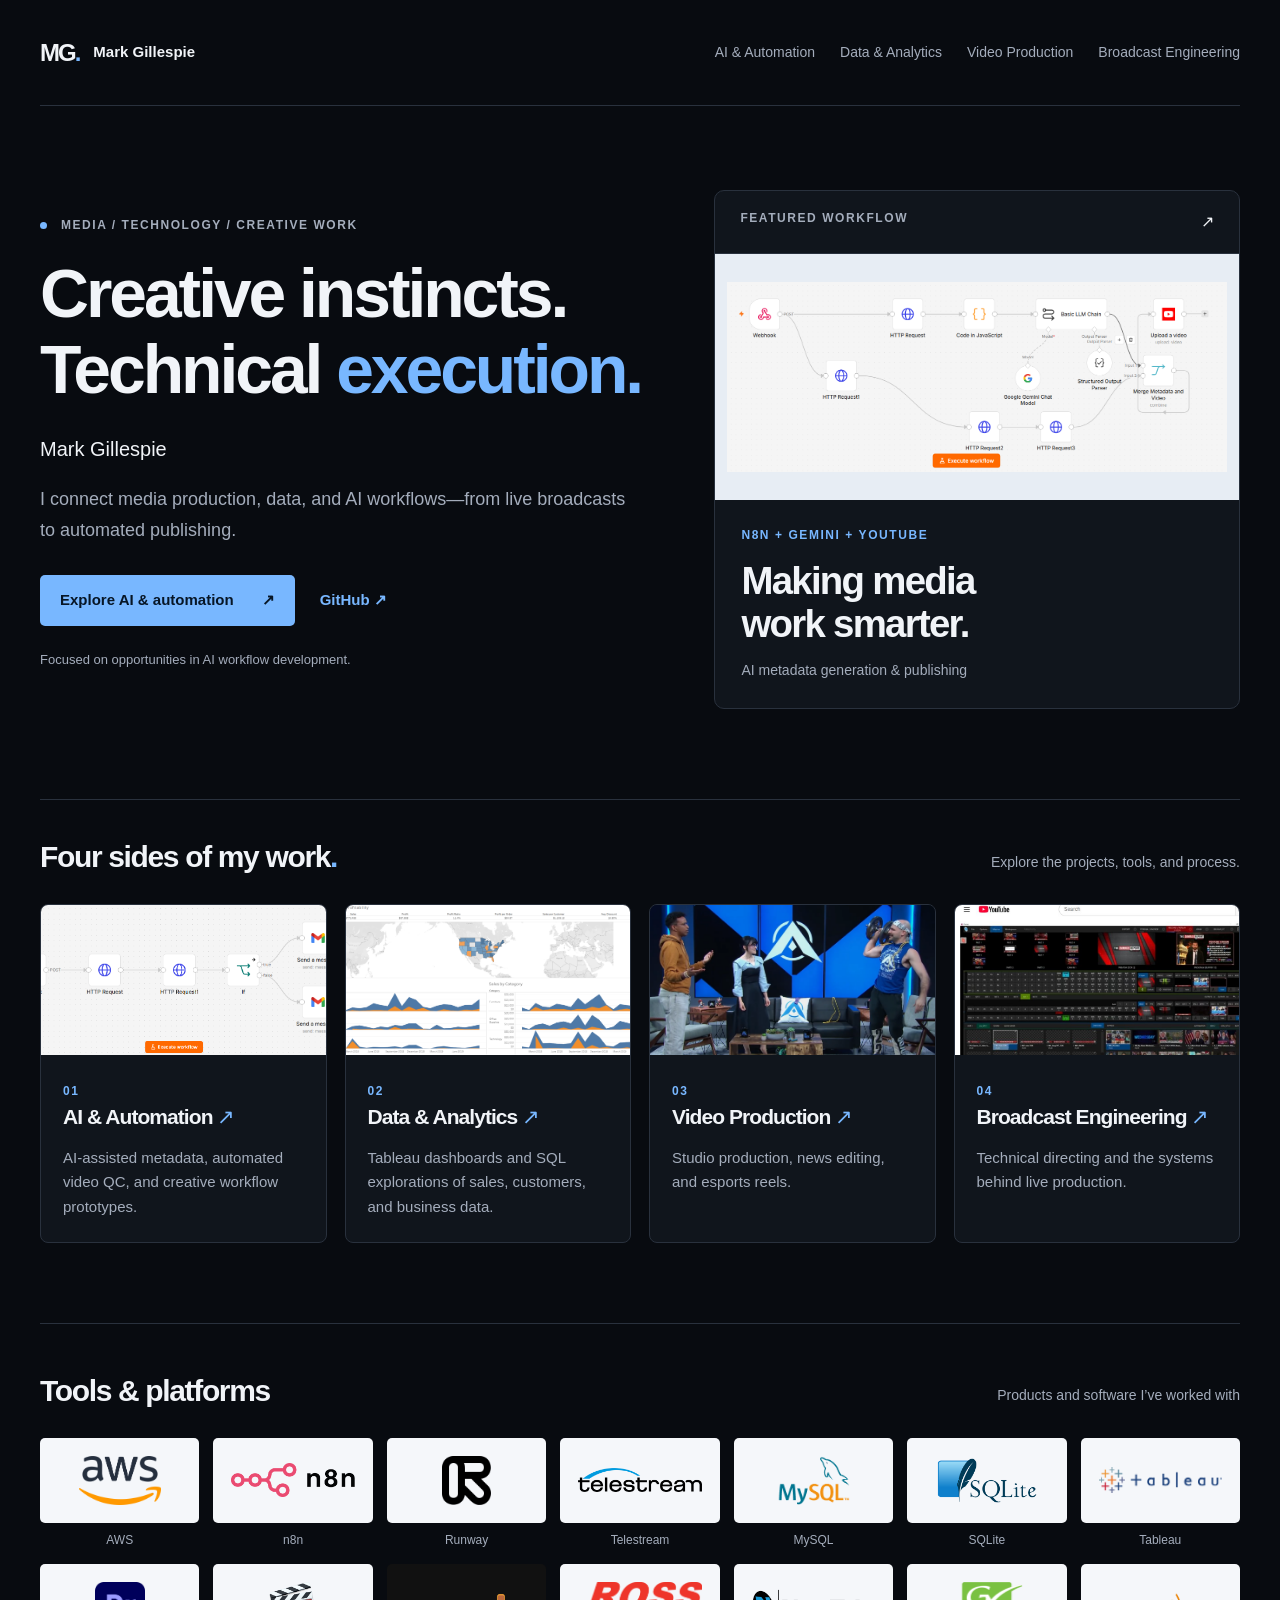
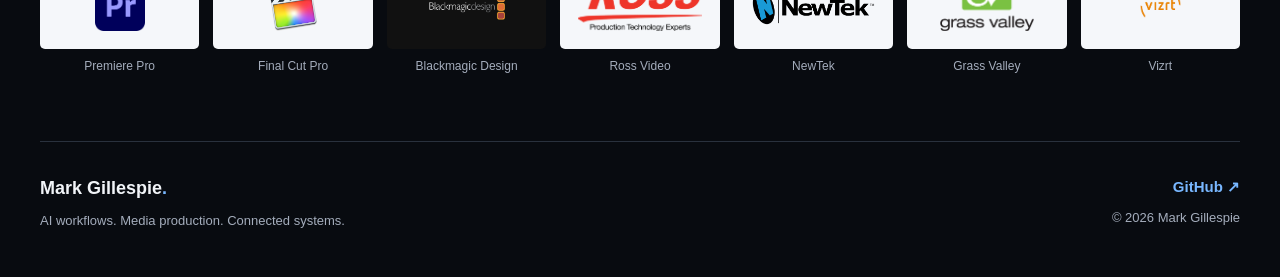
==== index.html @ 38090084 "Update index.html" ====
<!doctype html>
<html lang="en">
<head>
    <meta charset="utf-8">
    <meta name="viewport" content="width=device-width, initial-scale=1">

    <title>Portfolio | Mark Gillespie</title>

    <meta
        name="description"
        content="Mark Gillespie — AI workflows, automation, data analytics, video production, and broadcast engineering."
    >
    <meta name="theme-color" content="#080b10">

    <link rel="icon" href="favicon.svg" type="image/svg+xml">
    <link rel="stylesheet" href="styles.css">

    <script src="script.js" defer></script>
</head>

<body>
    <a class="skip" href="#main">Skip to content</a>

    <header class="header wrap">
        <a class="brand" href="index.html" aria-label="Mark Gillespie home">
            <span class="monogram">MG<span>.</span></span>
            <span>Mark Gillespie</span>
        </a>

        <nav aria-label="Main navigation">
            <a href="ai-automation.html">AI & Automation</a>
            <a href="data-analytics.html">Data & Analytics</a>
            <a href="video-production.html">Video Production</a>
            <a href="broadcast-engineering.html">Broadcast Engineering</a>
        </nav>
    </header>

    <main class="wrap" id="main">

        <!-- HERO -->
        <section class="hero">
            <div>
                <p class="eyebrow">
                    <span class="status-dot"></span>
                    Media / Technology / Creative work
                </p>

                <h1>
                    Creative instincts.<br>
                    Technical <em>execution.</em>
                </h1>

                <p class="hero-name">Mark Gillespie</p>

                <p class="lede">
                    I connect media production, data, and AI workflows—from live
                    broadcasts to automated publishing.
                </p>

                <div class="actions">
                    <a class="button" href="ai-automation.html">
                        Explore AI & automation
                        <span aria-hidden="true">↗</span>
                    </a>

                    <a
                        class="text-link"
                        href="https://github.com/mgtwo3"
                        target="_blank"
                        rel="noopener noreferrer"
                    >
                        GitHub <span aria-hidden="true">↗</span>
                    </a>
                </div>

                <p class="focus">
                    Focused on opportunities in AI workflow development.
                </p>
            </div>

            <a class="hero-feature" href="ai-automation.html#metadata">
                <div class="feature-top">
                    <span class="eyebrow">Featured workflow</span>
                    <span aria-hidden="true">↗</span>
                </div>

                <div class="hero-img">
                    <img
                        src="n8n-metadata.png"
                        alt="Gemini and n8n metadata publishing workflow"
                    >
                </div>

                <div class="feature-copy">
                    <p class="eyebrow">n8n + Gemini + YouTube</p>

                    <h2>
                        Making media<br>
                        work smarter.
                    </h2>

                    <p>AI metadata generation & publishing</p>
                </div>
            </a>
        </section>


        <!-- WORK CATEGORIES -->
        <section class="work-section">
            <div class="section-heading">
                <h2>Four sides of my work<span class="blue">.</span></h2>
                <p>Explore the projects, tools, and process.</p>
            </div>

            <div class="category-grid">

                <a class="category-card" href="ai-automation.html">
                    <div class="category-thumb">
                        <img src="n8n-qc.png" alt="" loading="lazy">
                    </div>

                    <div class="category-copy">
                        <span class="eyebrow">01</span>
                        <h3>
                            AI & Automation
                            <span aria-hidden="true">↗</span>
                        </h3>
                        <p>
                            AI-assisted metadata, automated video QC, and creative
                            workflow prototypes.
                        </p>
                    </div>
                </a>

                <a class="category-card" href="data-analytics.html">
                    <div class="category-thumb">
                        <img src="profit-overview.png" alt="" loading="lazy">
                    </div>

                    <div class="category-copy">
                        <span class="eyebrow">02</span>
                        <h3>
                            Data & Analytics
                            <span aria-hidden="true">↗</span>
                        </h3>
                        <p>
                            Tableau dashboards and SQL explorations of sales,
                            customers, and business data.
                        </p>
                    </div>
                </a>

                <a class="category-card" href="video-production.html">
                    <div class="category-thumb">
                        <img src="lol-promo.png" alt="" loading="lazy">
                    </div>

                    <div class="category-copy">
                        <span class="eyebrow">03</span>
                        <h3>
                            Video Production
                            <span aria-hidden="true">↗</span>
                        </h3>
                        <p>Studio production, news editing, and esports reels.</p>
                    </div>
                </a>

                <a class="category-card" href="broadcast-engineering.html">
                    <div class="category-thumb">
                        <img
                            src="tyt-technical-directing.png"
                            alt=""
                            loading="lazy"
                        >
                    </div>

                    <div class="category-copy">
                        <span class="eyebrow">04</span>
                        <h3>
                            Broadcast Engineering
                            <span aria-hidden="true">↗</span>
                        </h3>
                        <p>
                            Technical directing and the systems behind live production.
                        </p>
                    </div>
                </a>

            </div>
        </section>


        <!-- TOOLS -->
        <section class="tool-section">
            <div class="section-heading">
                <h2>Tools & platforms</h2>
                <p>Products and software I’ve worked with</p>
            </div>

            <ul class="logos">
                <li>
                    <div class="logo">
                        <img loading="lazy" src="aws.png" alt="AWS">
                    </div>
                    <span>AWS</span>
                </li>

                <li>
                    <div class="logo">
                        <img loading="lazy" src="n8n.png" alt="n8n">
                    </div>
                    <span>n8n</span>
                </li>

                <li>
                    <div class="logo">
                        <img loading="lazy" src="runway.png" alt="Runway">
                    </div>
                    <span>Runway</span>
                </li>

                <li>
                    <div class="logo">
                        <img loading="lazy" src="telestream.png" alt="Telestream">
                    </div>
                    <span>Telestream</span>
                </li>

                <li>
                    <div class="logo">
                        <img loading="lazy" src="mysql.png" alt="MySQL">
                    </div>
                    <span>MySQL</span>
                </li>

                <li>
                    <div class="logo">
                        <img loading="lazy" src="sqlite.png" alt="SQLite">
                    </div>
                    <span>SQLite</span>
                </li>

                <li>
                    <div class="logo">
                        <img loading="lazy" src="tableau.png" alt="Tableau">
                    </div>
                    <span>Tableau</span>
                </li>

                <li>
                    <div class="logo">
                        <img loading="lazy" src="premiere.png" alt="Premiere Pro">
                    </div>
                    <span>Premiere Pro</span>
                </li>

                <li>
                    <div class="logo">
                        <img loading="lazy" src="final-cut.png" alt="Final Cut Pro">
                    </div>
                    <span>Final Cut Pro</span>
                </li>

                <li>
                    <div class="logo dark-logo">
                        <img
                            loading="lazy"
                            src="blackmagic.png"
                            alt="Blackmagic Design"
                        >
                    </div>
                    <span>Blackmagic Design</span>
                </li>

                <li>
                    <div class="logo">
                        <img loading="lazy" src="ross.png" alt="Ross Video">
                    </div>
                    <span>Ross Video</span>
                </li>

                <li>
                    <div class="logo">
                        <img loading="lazy" src="newtek.png" alt="NewTek">
                    </div>
                    <span>NewTek</span>
                </li>

                <li>
                    <div class="logo">
                        <img
                            loading="lazy"
                            src="grass-valley.png"
                            alt="Grass Valley"
                        >
                    </div>
                    <span>Grass Valley</span>
                </li>

                <li>
                    <div class="logo">
                        <img loading="lazy" src="vizrt.png" alt="Vizrt">
                    </div>
                    <span>Vizrt</span>
                </li>
            </ul>
        </section>

    </main>

    <footer class="wrap footer">
        <div>
            <a class="brand" href="index.html">
                Mark Gillespie<span class="blue">.</span>
            </a>
            <p>AI workflows. Media production. Connected systems.</p>
        </div>

        <div>
            <a
                class="text-link"
                href="https://github.com/mgtwo3"
                target="_blank"
                rel="noopener noreferrer"
            >
                GitHub <span aria-hidden="true">↗</span>
            </a>

            <p>© 2026 Mark Gillespie</p>
        </div>
    </footer>
</body>
</html>
---- styles.css ----
:root{color-scheme:dark;--bg:#080b10;--panel:#10151c;--text:#f1f4f8;--muted:#a4adbc;--blue:#78b7ff;--line:#29313d;--max:1200px}*{box-sizing:border-box}html{scroll-behavior:smooth;scroll-padding-top:30px}body{margin:0;background:var(--bg);color:var(--text);font-family:Inter,"Segoe UI",Arial,sans-serif;font-size:16px;line-height:1.65}a{color:inherit;text-decoration:none}img{display:block;max-width:100%}a:focus-visible{outline:3px solid var(--blue);outline-offset:5px}a:hover{color:var(--blue)}.wrap{width:min(var(--max),calc(100% - 72px));margin:auto}.skip{position:absolute;left:20px;top:-100px;background:white;color:black;padding:10px;z-index:5}.skip:focus{top:12px}.header{display:flex;align-items:center;justify-content:space-between;gap:30px;min-height:106px;border-bottom:1px solid var(--line)}.brand{display:flex;align-items:center;gap:14px;font-size:15px;font-weight:600;white-space:nowrap}.monogram{font-size:24px;letter-spacing:-2px}.monogram span,.blue{color:var(--blue)}nav{display:flex;gap:25px;flex-wrap:wrap}nav a{font-size:14px;color:var(--muted);padding:10px 0}nav a[aria-current]{color:var(--blue);box-shadow:0 2px var(--blue)}.hero{display:grid;grid-template-columns:1.15fr 1fr;gap:70px;padding:84px 0 90px;align-items:center}.eyebrow{text-transform:uppercase;letter-spacing:.13em;font-size:12px;font-weight:600;color:var(--muted);margin:0 0 20px}.status-dot{display:inline-block;width:7px;height:7px;background:var(--blue);border-radius:50%;margin-right:9px}h1,h2,h3{line-height:1.12;letter-spacing:-.045em;margin:0}h1{font-size:clamp(2.9rem,5.3vw,4.9rem);font-weight:600}h1 em{font-style:normal;color:var(--blue)}h2{font-size:clamp(1.8rem,3vw,2.7rem);font-weight:550}h3{font-size:1.5rem;font-weight:550}.hero-name{font-size:20px;margin:25px 0 8px}.lede{font-size:18px;line-height:1.7;color:var(--muted);max-width:640px;margin:18px 0 0}.actions{display:flex;gap:25px;align-items:center;flex-wrap:wrap;margin-top:30px}.button{display:inline-flex;justify-content:space-between;gap:28px;background:var(--blue);color:#071626;padding:13px 20px;border-radius:5px;font-weight:600;font-size:15px}.button:hover{background:#a6d0ff;color:#071626}.text-link{color:var(--blue);display:inline-block;font-size:15px;font-weight:600}.text-link:hover{text-decoration:underline;text-underline-offset:5px}.focus{font-size:13px;color:var(--muted);margin-top:23px}.hero-feature{display:block;border:1px solid var(--line);border-radius:10px;overflow:hidden;background:var(--panel);transition:border-color .2s}.hero-feature:hover{border-color:var(--blue);color:var(--text)}.feature-top{display:flex;justify-content:space-between;padding:18px 25px;border-bottom:1px solid var(--line)}.feature-top .eyebrow{margin:0}.hero-img{padding:28px 12px;background:#e7edf4}.hero-img img{width:100%;height:auto}.feature-copy{padding:26px}.feature-copy .eyebrow{color:var(--blue);margin-bottom:14px}.feature-copy p:last-child{color:var(--muted);font-size:14px;margin-bottom:0}.section-heading{display:flex;justify-content:space-between;gap:24px;align-items:end;margin-bottom:30px}.section-heading h2{font-size:30px}.section-heading p{color:var(--muted);font-size:14px;margin:0}.section-heading .eyebrow{margin-bottom:12px}.work-section{padding:40px 0 55px;border-top:1px solid var(--line)}.category-grid{display:grid;grid-template-columns:repeat(4,1fr);gap:18px}.category-card{background:var(--panel);border:1px solid var(--line);border-radius:8px;overflow:hidden;transition:transform .2s,border-color .2s}.category-card:hover{transform:translateY(-4px);border-color:var(--blue);color:var(--text)}.category-thumb{height:150px;background:#dfe5ed;overflow:hidden}.category-thumb img{width:100%;height:100%;object-fit:cover}.category-copy{padding:22px}.category-copy .eyebrow{color:var(--blue);margin-bottom:18px}.category-copy h3{font-size:21px;line-height:1.3}.category-copy h3 span{color:var(--blue)}.category-copy p:last-child{font-size:15px;color:var(--muted);margin-bottom:0}.tool-section{padding:50px 0 64px;border-top:1px solid var(--line);margin-top:25px}.logos{list-style:none;padding:0;display:grid;grid-template-columns:repeat(7,1fr);gap:14px;margin:0}.logos li{text-align:center;min-width:0}.logo{height:85px;padding:18px;background:#f5f7fa;border-radius:5px;display:flex;align-items:center;justify-content:center}.logo img{max-width:100%;max-height:100%;object-fit:contain}.dark-logo{background:#111}.logos li>span{display:block;color:var(--muted);font-size:12px;margin-top:8px}.footer{padding:32px 0 40px;border-top:1px solid var(--line);display:flex;justify-content:space-between;gap:24px}.footer .brand{font-size:18px;gap:0}.footer p{font-size:13px;color:var(--muted);margin:6px 0}.footer>div:last-child{text-align:right}.page-intro{padding:40px 0 65px;max-width:900px}.back{display:inline-block;font-size:14px;color:var(--muted);margin-bottom:44px}.page-intro h1{font-size:clamp(2.6rem,5.5vw,4.7rem)}.page-intro .eyebrow{color:var(--blue);margin-bottom:18px}.project{display:grid;grid-template-columns:1.25fr 1fr;gap:45px;padding:44px 0;border-top:1px solid var(--line);align-items:center}.project-image{position:relative;display:block;border-radius:7px;background:#eef1f5;overflow:hidden;border:1px solid #343d48}.project-image img{width:100%;height:auto;max-height:440px;object-fit:contain}.project-image.contain img{height:420px;padding:12px}.image-label{position:absolute;bottom:10px;right:10px;background:#080b10e8;border:1px solid #566173;border-radius:4px;color:white;font-size:12px;padding:5px 10px}.project-copy .eyebrow{color:var(--blue);margin-bottom:16px}.project-copy h2{font-size:34px}.project-copy>p:not(.eyebrow){color:var(--muted)}.project-copy .note{font-size:13px}.project-copy .process{font-size:14px;color:var(--blue)!important;border-left:2px solid var(--blue);padding-left:14px}.tags{display:flex;flex-wrap:wrap;gap:7px;list-style:none;padding:0;margin:22px 0}.tags li{font-size:12px;border:1px solid var(--line);padding:4px 10px;border-radius:4px;color:#c2cbd8}.sql-section,.reels{border-top:1px solid var(--line);padding:48px 0}.sql-grid{display:grid;grid-template-columns:repeat(3,1fr);gap:20px}.sql-card{padding:25px;border:1px solid var(--line);border-radius:7px;background:var(--panel);display:flex;flex-direction:column;align-items:start}.sql-card h3{font-size:23px}.sql-card p:not(.eyebrow){color:var(--muted);font-size:15px}.sql-card .sql-skills{font-size:12px!important;color:var(--blue)!important;margin-top:auto;padding-top:12px}.sql-card .eyebrow{color:var(--blue)}.reel-grid{display:grid;grid-template-columns:1fr 1fr;gap:40px 26px}.reel-image{display:block;position:relative;border-radius:7px;overflow:hidden}.reel-image img{width:100%;aspect-ratio:16/9;object-fit:cover;transition:opacity .2s}.reel-image:hover img{opacity:.75}.play{position:absolute;left:15px;bottom:15px;padding:6px 12px;background:#080b10ed;color:white;border-radius:4px;font-size:13px}.play span{margin-left:8px}.reel-card h3{margin-top:20px}.reel-card p{color:var(--muted);font-size:16px}.project[id]{scroll-margin-top:30px}@media(min-width:1600px){.hero{padding-top:110px;padding-bottom:110px}}@media(max-width:1050px){.header{align-items:flex-start;padding:24px 0;flex-direction:column;gap:12px}.hero{gap:35px}.category-grid{grid-template-columns:1fr 1fr}.logos{grid-template-columns:repeat(5,1fr)}.sql-grid{grid-template-columns:1fr 1fr}.project{gap:28px}.project-copy h2{font-size:29px}}@media(max-width:700px){.wrap{width:calc(100% - 36px)}nav{gap:7px 18px}nav a{font-size:13px}.hero{grid-template-columns:1fr;padding:48px 0;gap:36px}.hero h1{font-size:clamp(2.7rem,10vw,4rem)}.hero-feature{max-width:550px}.hero-img{padding:18px 10px}.feature-copy h2 br{display:none}.section-heading{display:block}.section-heading>p,.section-heading>.text-link{margin-top:12px}.category-grid{gap:12px}.category-copy{padding:16px}.category-copy h3{font-size:19px}.category-thumb{height:120px}.category-copy p:last-child{font-size:14px}.logos{grid-template-columns:repeat(3,1fr)}.logo{height:75px;padding:14px}.project{grid-template-columns:1fr;gap:25px;padding:30px 0}.project-copy h2{font-size:30px}.page-intro{padding-bottom:40px}.back{margin-bottom:30px}.project-image.contain img{height:auto;max-height:480px}.sql-grid,.reel-grid{grid-template-columns:1fr}.footer{display:block}.footer>div:last-child{text-align:left;margin-top:20px}.tool-section{padding-top:32px}.lede{font-size:17px}}@media(prefers-reduced-motion:reduce){html{scroll-behavior:auto}*{transition:none!important}}
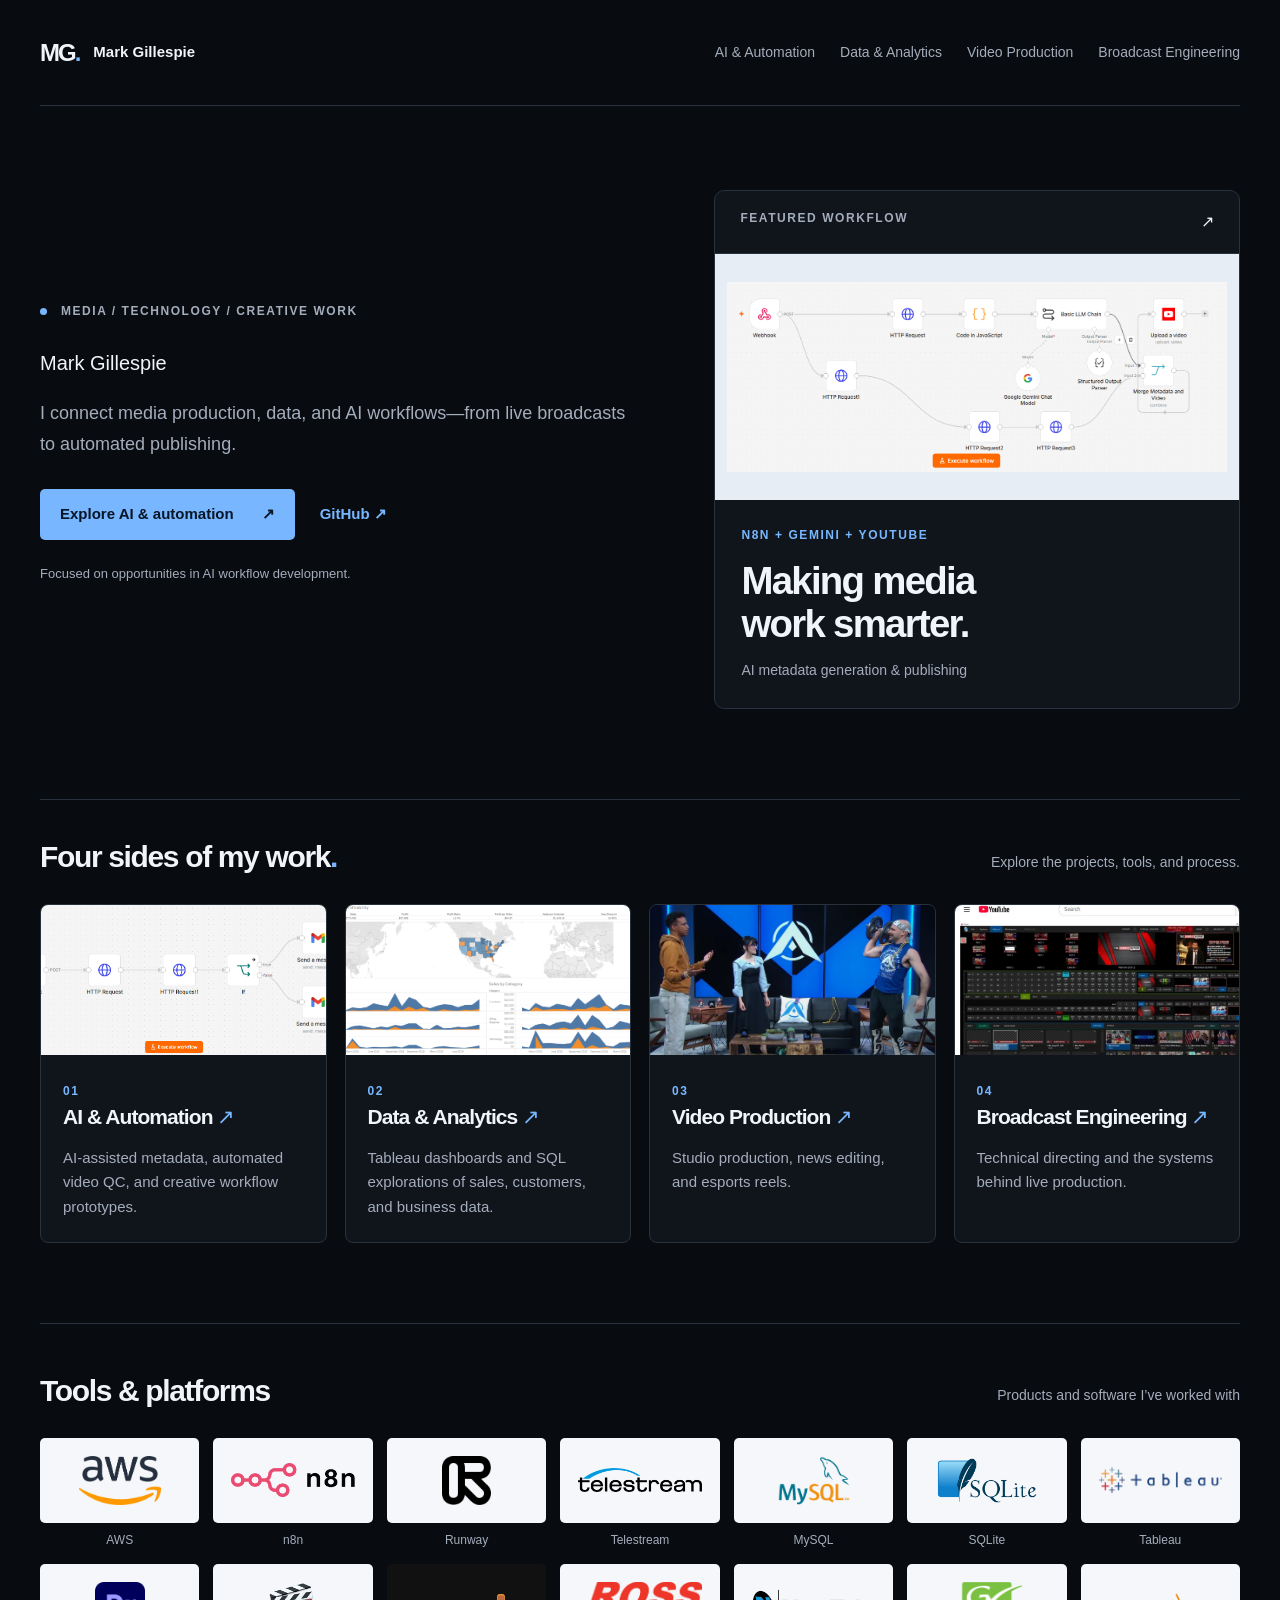
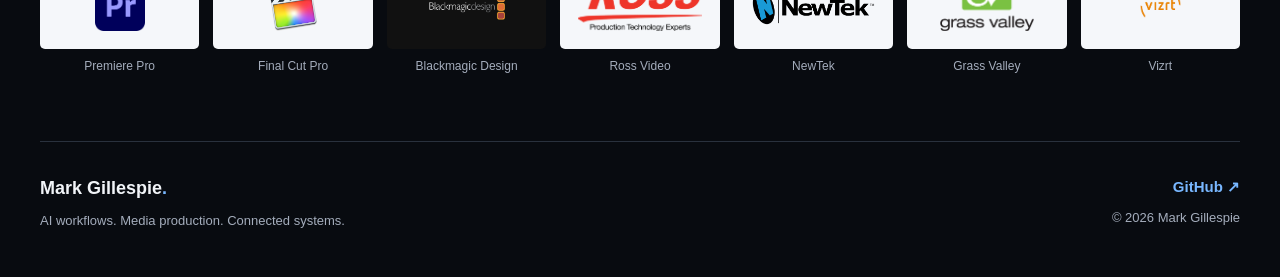
==== commit 70d99ad3: "Update index.html" ====
--- a/index.html
+++ b/index.html
@@ -44,11 +44,6 @@
                     <span class="status-dot"></span>
                     Media / Technology / Creative work
                 </p>
-
-                <h1>
-                    Creative instincts.<br>
-                    Technical <em>execution.</em>
-                </h1>
 
                 <p class="hero-name">Mark Gillespie</p>
 
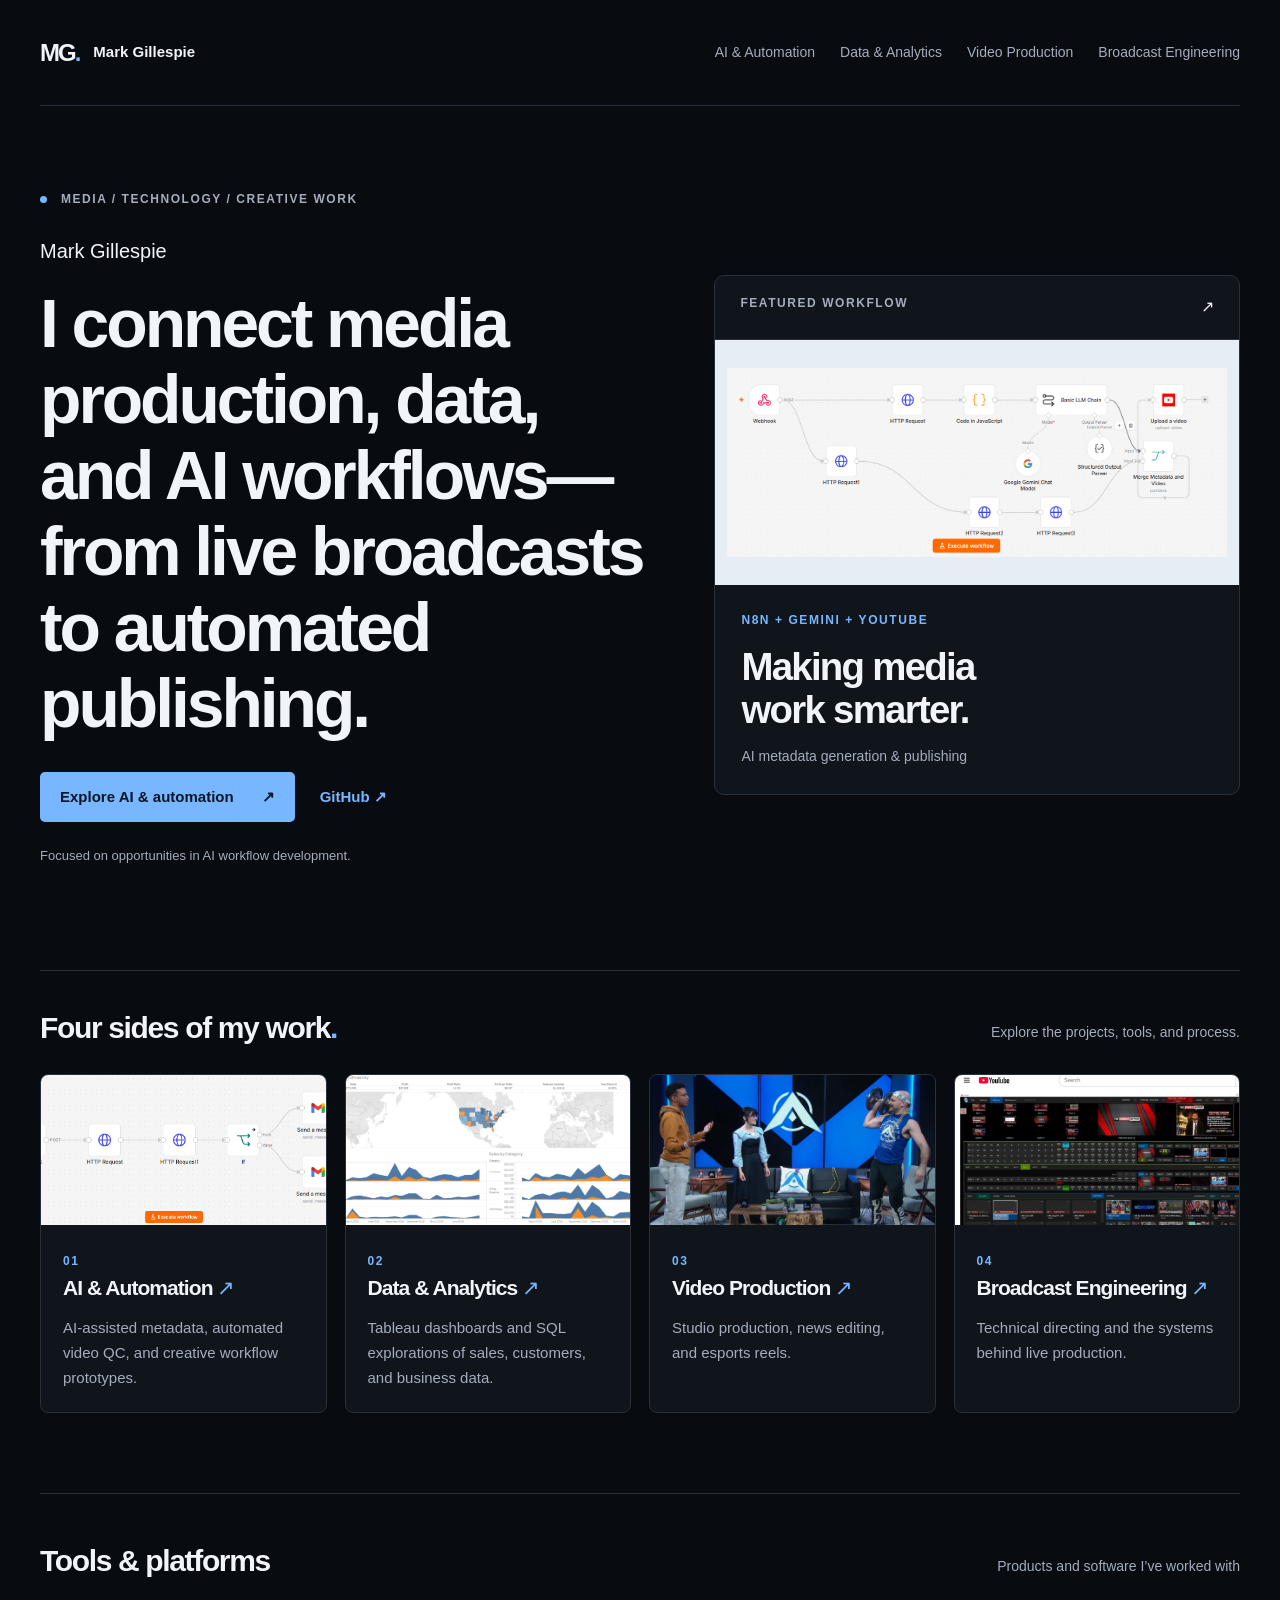
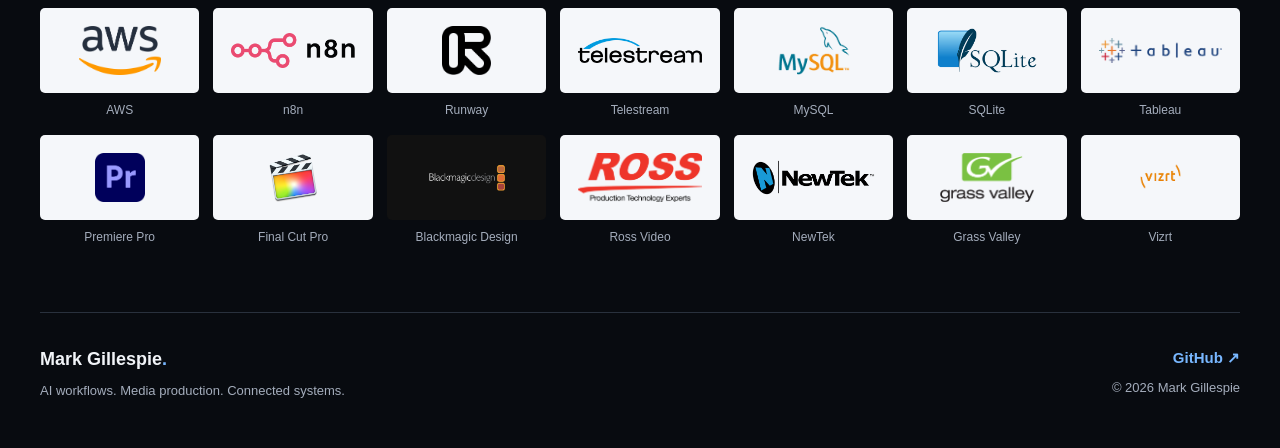
==== commit 3571662f: "Update index.html" ====
--- a/index.html
+++ b/index.html
@@ -48,8 +48,10 @@
                 <p class="hero-name">Mark Gillespie</p>
 
                 <p class="lede">
+                    <h1>
                     I connect media production, data, and AI workflows—from live
                     broadcasts to automated publishing.
+                        </h1>
                 </p>
 
                 <div class="actions">
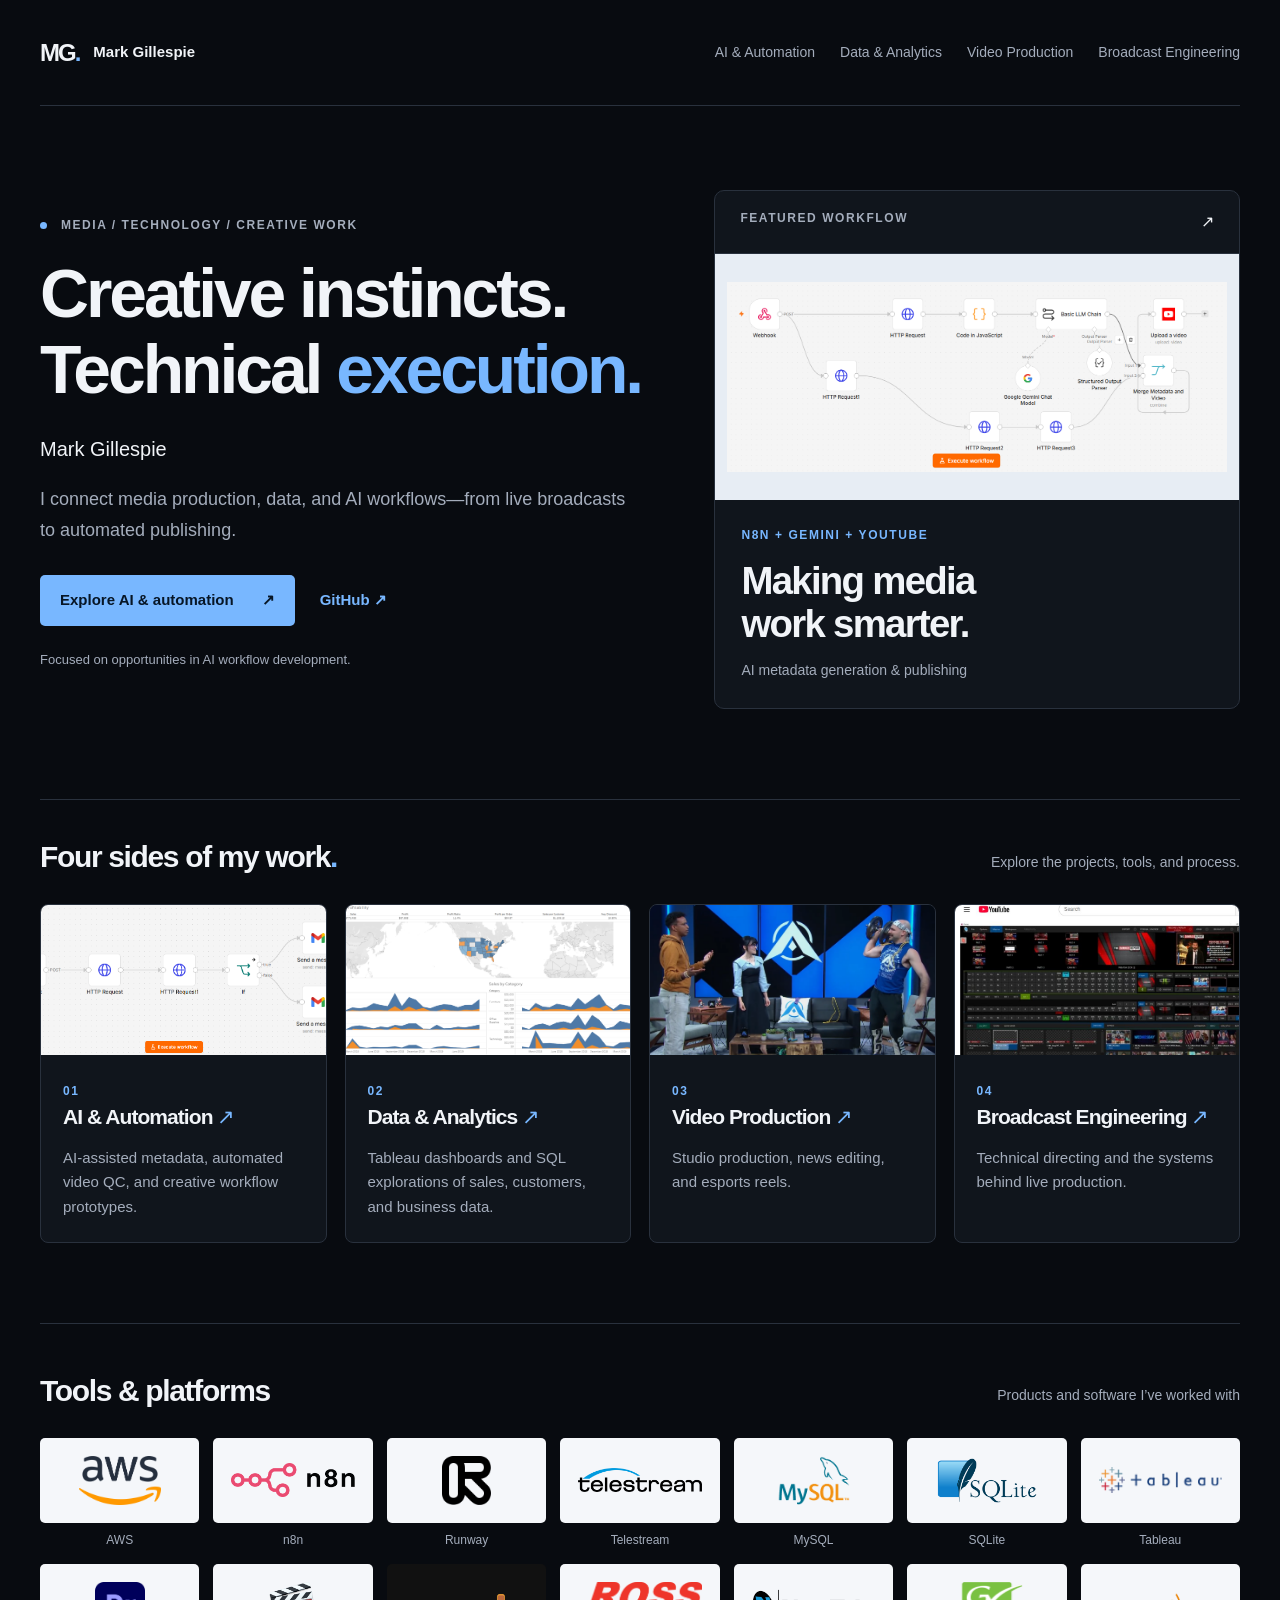
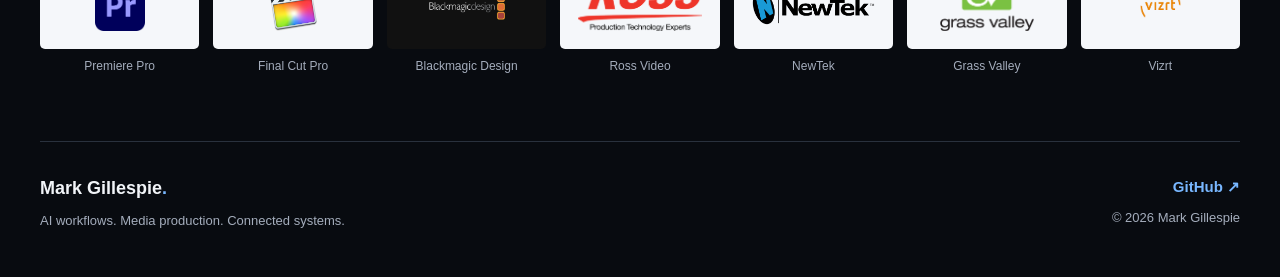
==== commit cb5f7768: "Update index.html" ====
--- a/index.html
+++ b/index.html
@@ -45,13 +45,16 @@
                     Media / Technology / Creative work
                 </p>
 
+                <h1>
+                    Creative instincts.<br>
+                    Technical <em>execution.</em>
+                </h1>
+
                 <p class="hero-name">Mark Gillespie</p>
 
                 <p class="lede">
-                    <h1>
                     I connect media production, data, and AI workflows—from live
                     broadcasts to automated publishing.
-                        </h1>
                 </p>
 
                 <div class="actions">
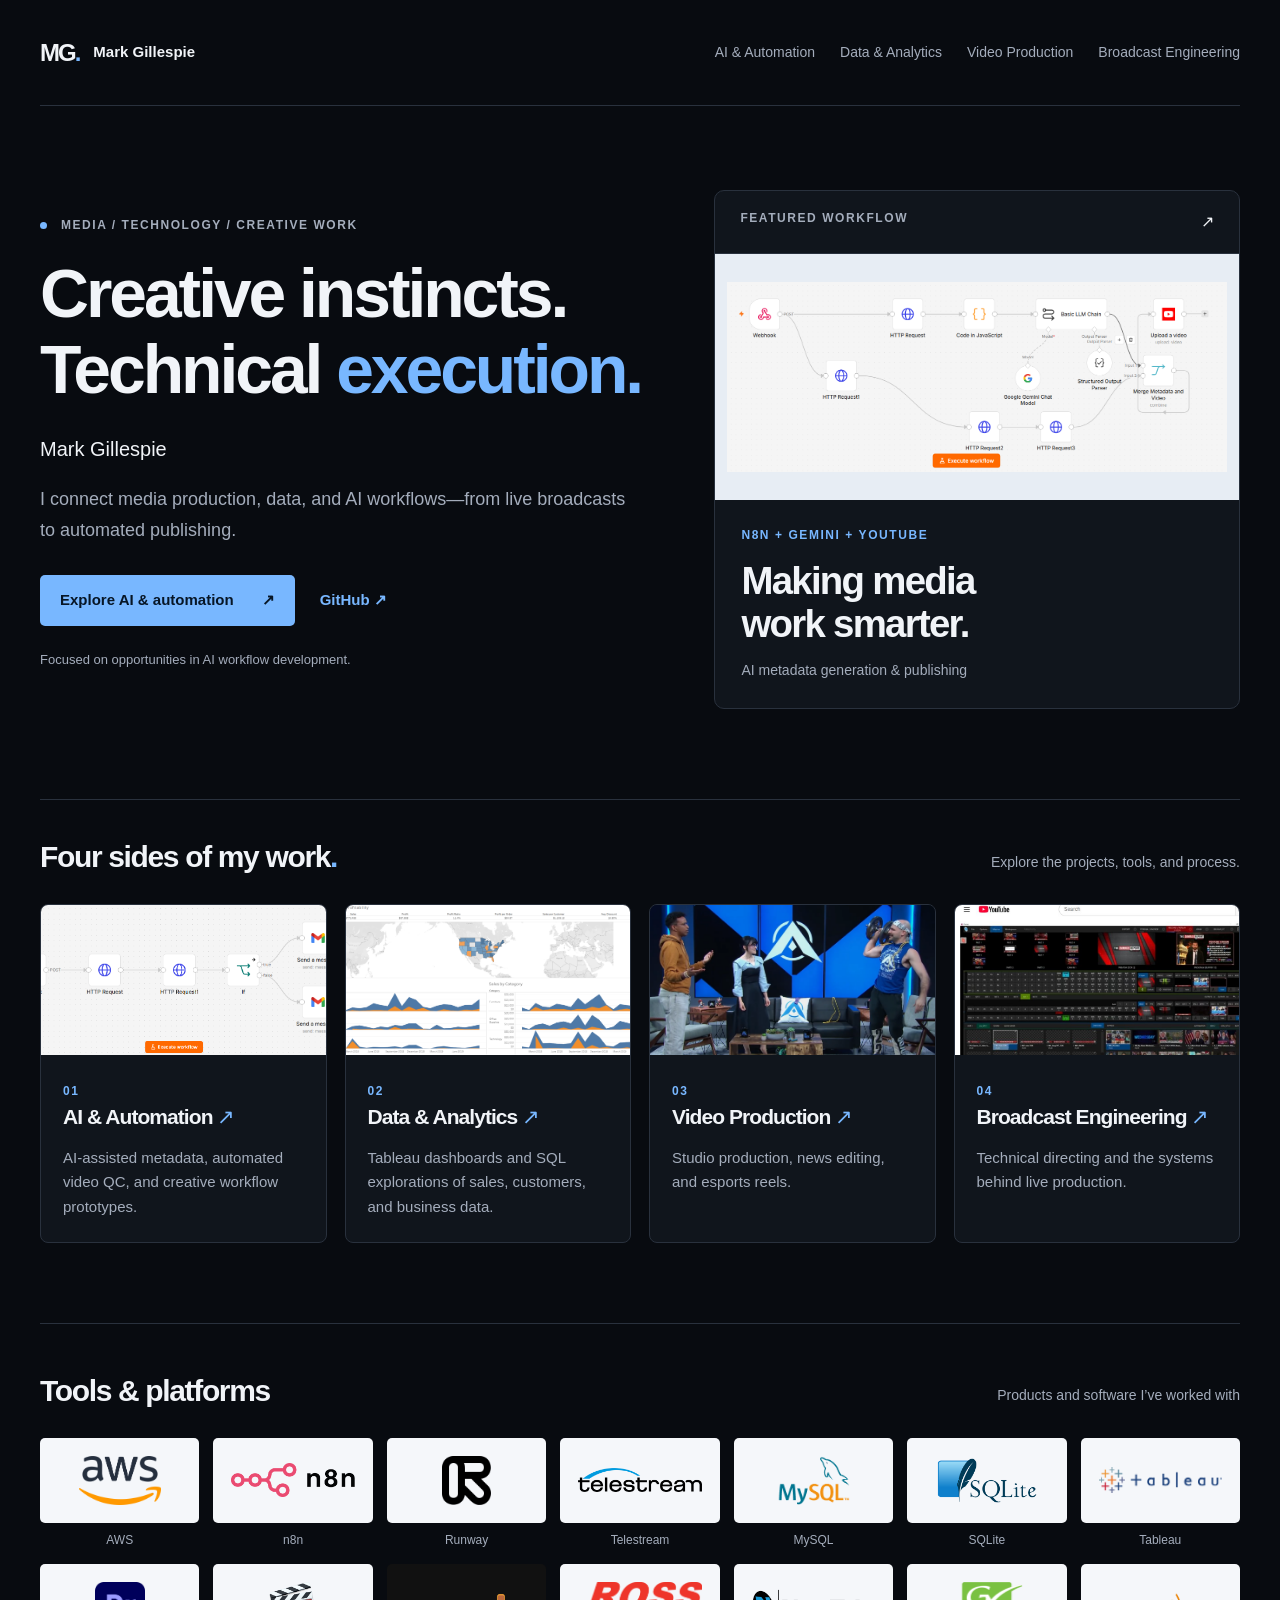
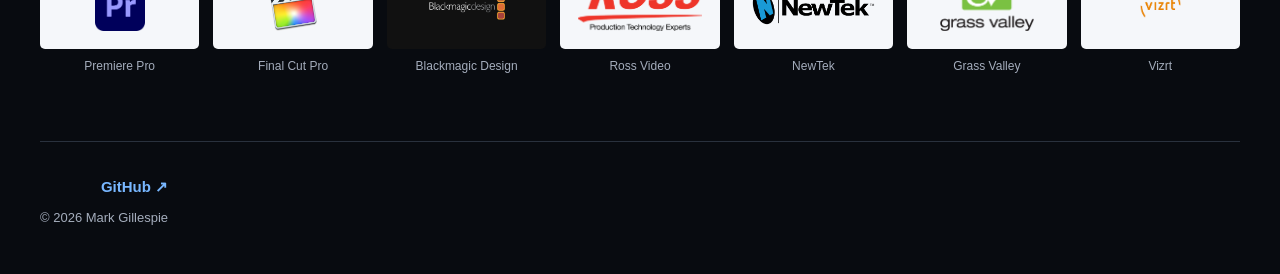
==== commit f670f6cb: "Update index.html" ====
--- a/index.html
+++ b/index.html
@@ -309,13 +309,7 @@
     </main>
 
     <footer class="wrap footer">
-        <div>
-            <a class="brand" href="index.html">
-                Mark Gillespie<span class="blue">.</span>
-            </a>
-            <p>AI workflows. Media production. Connected systems.</p>
-        </div>
-
+   
         <div>
             <a
                 class="text-link"
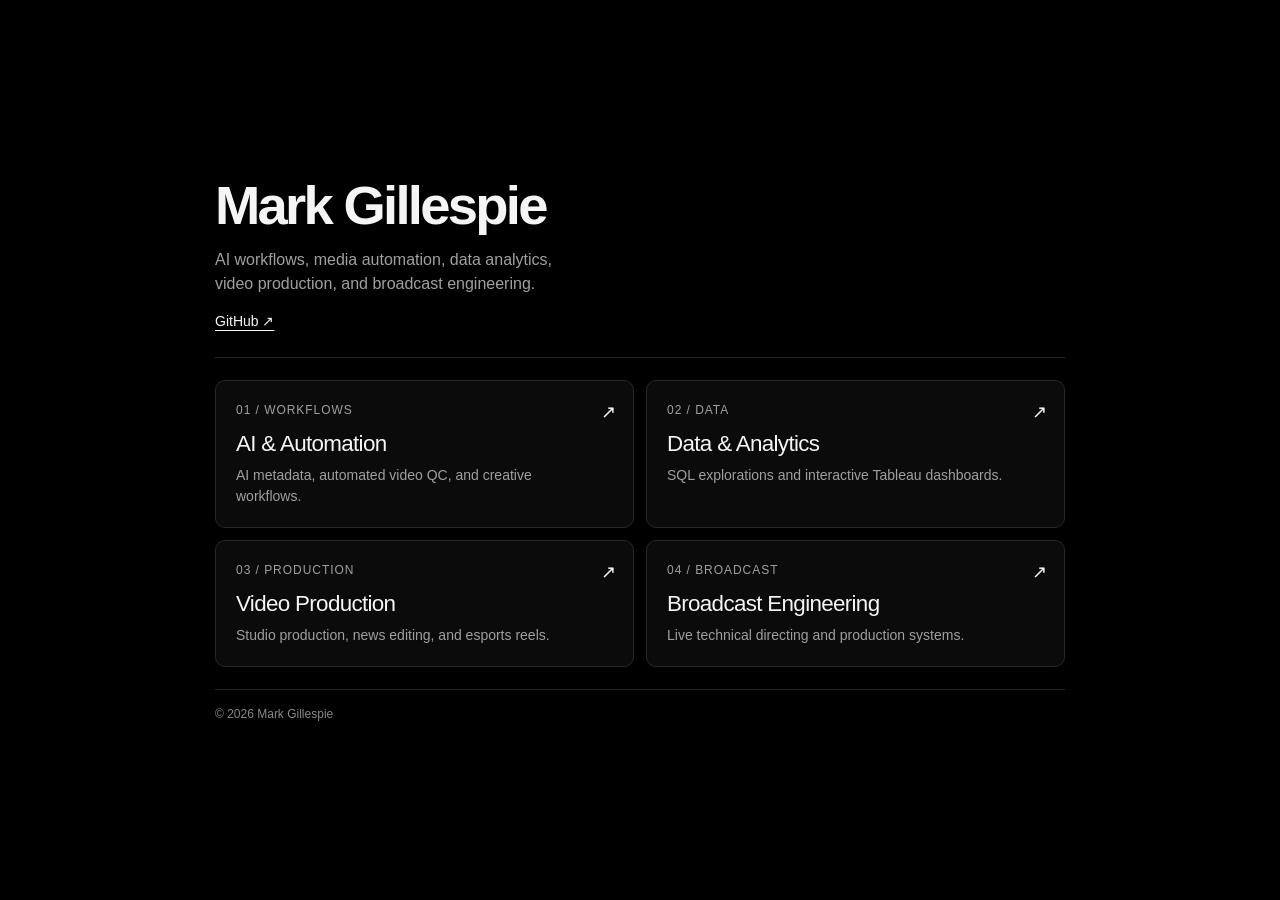
==== commit a3c9e8f9: "Simplify homepage and refine video cards Restore a compact black-and-white homepage with four portfo" ====
--- a/index.html
+++ b/index.html
@@ -10,7 +10,7 @@
         name="description"
         content="Mark Gillespie — AI workflows, automation, data analytics, video production, and broadcast engineering."
     >
-    <meta name="theme-color" content="#080b10">
+    <meta name="theme-color" content="#000000">
 
     <link rel="icon" href="favicon.svg" type="image/svg+xml">
     <link rel="stylesheet" href="styles.css">
@@ -18,310 +18,46 @@
     <script src="script.js" defer></script>
 </head>
 
-<body>
+<body class="home-simple">
     <a class="skip" href="#main">Skip to content</a>
 
-    <header class="header wrap">
-        <a class="brand" href="index.html" aria-label="Mark Gillespie home">
-            <span class="monogram">MG<span>.</span></span>
-            <span>Mark Gillespie</span>
-        </a>
+    <main class="home-shell" id="main">
+        <!-- INTRODUCTION -->
+        <header class="home-intro">
+            <h1>Mark Gillespie</h1>
+            <p>AI workflows, media automation, data analytics,<br class="desktop-break"> video production, and broadcast engineering.</p>
+            <a href="https://github.com/mgtwo3" target="_blank" rel="noopener noreferrer">GitHub ↗</a>
+        </header>
 
-        <nav aria-label="Main navigation">
-            <a href="ai-automation.html">AI & Automation</a>
-            <a href="data-analytics.html">Data & Analytics</a>
-            <a href="video-production.html">Video Production</a>
-            <a href="broadcast-engineering.html">Broadcast Engineering</a>
+        <!-- PORTFOLIO SECTIONS -->
+        <nav class="home-grid" aria-label="Portfolio sections">
+            <a class="home-box" href="ai-automation.html">
+                <span class="home-label">01 / Workflows</span>
+                <h2>AI & Automation</h2>
+                <p>AI metadata, automated video QC, and creative workflows.</p>
+                <span class="home-arrow" aria-hidden="true">↗</span>
+            </a>
+            <a class="home-box" href="data-analytics.html">
+                <span class="home-label">02 / Data</span>
+                <h2>Data & Analytics</h2>
+                <p>SQL explorations and interactive Tableau dashboards.</p>
+                <span class="home-arrow" aria-hidden="true">↗</span>
+            </a>
+            <a class="home-box" href="video-production.html">
+                <span class="home-label">03 / Production</span>
+                <h2>Video Production</h2>
+                <p>Studio production, news editing, and esports reels.</p>
+                <span class="home-arrow" aria-hidden="true">↗</span>
+            </a>
+            <a class="home-box" href="broadcast-engineering.html">
+                <span class="home-label">04 / Broadcast</span>
+                <h2>Broadcast Engineering</h2>
+                <p>Live technical directing and production systems.</p>
+                <span class="home-arrow" aria-hidden="true">↗</span>
+            </a>
         </nav>
-    </header>
 
-    <main class="wrap" id="main">
-
-        <!-- HERO -->
-        <section class="hero">
-            <div>
-                <p class="eyebrow">
-                    <span class="status-dot"></span>
-                    Media / Technology / Creative work
-                </p>
-
-                <h1>
-                    Creative instincts.<br>
-                    Technical <em>execution.</em>
-                </h1>
-
-                <p class="hero-name">Mark Gillespie</p>
-
-                <p class="lede">
-                    I connect media production, data, and AI workflows—from live
-                    broadcasts to automated publishing.
-                </p>
-
-                <div class="actions">
-                    <a class="button" href="ai-automation.html">
-                        Explore AI & automation
-                        <span aria-hidden="true">↗</span>
-                    </a>
-
-                    <a
-                        class="text-link"
-                        href="https://github.com/mgtwo3"
-                        target="_blank"
-                        rel="noopener noreferrer"
-                    >
-                        GitHub <span aria-hidden="true">↗</span>
-                    </a>
-                </div>
-
-                <p class="focus">
-                    Focused on opportunities in AI workflow development.
-                </p>
-            </div>
-
-            <a class="hero-feature" href="ai-automation.html#metadata">
-                <div class="feature-top">
-                    <span class="eyebrow">Featured workflow</span>
-                    <span aria-hidden="true">↗</span>
-                </div>
-
-                <div class="hero-img">
-                    <img
-                        src="n8n-metadata.png"
-                        alt="Gemini and n8n metadata publishing workflow"
-                    >
-                </div>
-
-                <div class="feature-copy">
-                    <p class="eyebrow">n8n + Gemini + YouTube</p>
-
-                    <h2>
-                        Making media<br>
-                        work smarter.
-                    </h2>
-
-                    <p>AI metadata generation & publishing</p>
-                </div>
-            </a>
-        </section>
-
-
-        <!-- WORK CATEGORIES -->
-        <section class="work-section">
-            <div class="section-heading">
-                <h2>Four sides of my work<span class="blue">.</span></h2>
-                <p>Explore the projects, tools, and process.</p>
-            </div>
-
-            <div class="category-grid">
-
-                <a class="category-card" href="ai-automation.html">
-                    <div class="category-thumb">
-                        <img src="n8n-qc.png" alt="" loading="lazy">
-                    </div>
-
-                    <div class="category-copy">
-                        <span class="eyebrow">01</span>
-                        <h3>
-                            AI & Automation
-                            <span aria-hidden="true">↗</span>
-                        </h3>
-                        <p>
-                            AI-assisted metadata, automated video QC, and creative
-                            workflow prototypes.
-                        </p>
-                    </div>
-                </a>
-
-                <a class="category-card" href="data-analytics.html">
-                    <div class="category-thumb">
-                        <img src="profit-overview.png" alt="" loading="lazy">
-                    </div>
-
-                    <div class="category-copy">
-                        <span class="eyebrow">02</span>
-                        <h3>
-                            Data & Analytics
-                            <span aria-hidden="true">↗</span>
-                        </h3>
-                        <p>
-                            Tableau dashboards and SQL explorations of sales,
-                            customers, and business data.
-                        </p>
-                    </div>
-                </a>
-
-                <a class="category-card" href="video-production.html">
-                    <div class="category-thumb">
-                        <img src="lol-promo.png" alt="" loading="lazy">
-                    </div>
-
-                    <div class="category-copy">
-                        <span class="eyebrow">03</span>
-                        <h3>
-                            Video Production
-                            <span aria-hidden="true">↗</span>
-                        </h3>
-                        <p>Studio production, news editing, and esports reels.</p>
-                    </div>
-                </a>
-
-                <a class="category-card" href="broadcast-engineering.html">
-                    <div class="category-thumb">
-                        <img
-                            src="tyt-technical-directing.png"
-                            alt=""
-                            loading="lazy"
-                        >
-                    </div>
-
-                    <div class="category-copy">
-                        <span class="eyebrow">04</span>
-                        <h3>
-                            Broadcast Engineering
-                            <span aria-hidden="true">↗</span>
-                        </h3>
-                        <p>
-                            Technical directing and the systems behind live production.
-                        </p>
-                    </div>
-                </a>
-
-            </div>
-        </section>
-
-
-        <!-- TOOLS -->
-        <section class="tool-section">
-            <div class="section-heading">
-                <h2>Tools & platforms</h2>
-                <p>Products and software I’ve worked with</p>
-            </div>
-
-            <ul class="logos">
-                <li>
-                    <div class="logo">
-                        <img loading="lazy" src="aws.png" alt="AWS">
-                    </div>
-                    <span>AWS</span>
-                </li>
-
-                <li>
-                    <div class="logo">
-                        <img loading="lazy" src="n8n.png" alt="n8n">
-                    </div>
-                    <span>n8n</span>
-                </li>
-
-                <li>
-                    <div class="logo">
-                        <img loading="lazy" src="runway.png" alt="Runway">
-                    </div>
-                    <span>Runway</span>
-                </li>
-
-                <li>
-                    <div class="logo">
-                        <img loading="lazy" src="telestream.png" alt="Telestream">
-                    </div>
-                    <span>Telestream</span>
-                </li>
-
-                <li>
-                    <div class="logo">
-                        <img loading="lazy" src="mysql.png" alt="MySQL">
-                    </div>
-                    <span>MySQL</span>
-                </li>
-
-                <li>
-                    <div class="logo">
-                        <img loading="lazy" src="sqlite.png" alt="SQLite">
-                    </div>
-                    <span>SQLite</span>
-                </li>
-
-                <li>
-                    <div class="logo">
-                        <img loading="lazy" src="tableau.png" alt="Tableau">
-                    </div>
-                    <span>Tableau</span>
-                </li>
-
-                <li>
-                    <div class="logo">
-                        <img loading="lazy" src="premiere.png" alt="Premiere Pro">
-                    </div>
-                    <span>Premiere Pro</span>
-                </li>
-
-                <li>
-                    <div class="logo">
-                        <img loading="lazy" src="final-cut.png" alt="Final Cut Pro">
-                    </div>
-                    <span>Final Cut Pro</span>
-                </li>
-
-                <li>
-                    <div class="logo dark-logo">
-                        <img
-                            loading="lazy"
-                            src="blackmagic.png"
-                            alt="Blackmagic Design"
-                        >
-                    </div>
-                    <span>Blackmagic Design</span>
-                </li>
-
-                <li>
-                    <div class="logo">
-                        <img loading="lazy" src="ross.png" alt="Ross Video">
-                    </div>
-                    <span>Ross Video</span>
-                </li>
-
-                <li>
-                    <div class="logo">
-                        <img loading="lazy" src="newtek.png" alt="NewTek">
-                    </div>
-                    <span>NewTek</span>
-                </li>
-
-                <li>
-                    <div class="logo">
-                        <img
-                            loading="lazy"
-                            src="grass-valley.png"
-                            alt="Grass Valley"
-                        >
-                    </div>
-                    <span>Grass Valley</span>
-                </li>
-
-                <li>
-                    <div class="logo">
-                        <img loading="lazy" src="vizrt.png" alt="Vizrt">
-                    </div>
-                    <span>Vizrt</span>
-                </li>
-            </ul>
-        </section>
-
+        <footer class="home-footer">© 2026 Mark Gillespie</footer>
     </main>
-
-    <footer class="wrap footer">
-   
-        <div>
-            <a
-                class="text-link"
-                href="https://github.com/mgtwo3"
-                target="_blank"
-                rel="noopener noreferrer"
-            >
-                GitHub <span aria-hidden="true">↗</span>
-            </a>
-
-            <p>© 2026 Mark Gillespie</p>
-        </div>
-    </footer>
 </body>
 </html>
--- a/styles.css
+++ b/styles.css
@@ -1 +1,911 @@
-:root{color-scheme:dark;--bg:#080b10;--panel:#10151c;--text:#f1f4f8;--muted:#a4adbc;--blue:#78b7ff;--line:#29313d;--max:1200px}*{box-sizing:border-box}html{scroll-behavior:smooth;scroll-padding-top:30px}body{margin:0;background:var(--bg);color:var(--text);font-family:Inter,"Segoe UI",Arial,sans-serif;font-size:16px;line-height:1.65}a{color:inherit;text-decoration:none}img{display:block;max-width:100%}a:focus-visible{outline:3px solid var(--blue);outline-offset:5px}a:hover{color:var(--blue)}.wrap{width:min(var(--max),calc(100% - 72px));margin:auto}.skip{position:absolute;left:20px;top:-100px;background:white;color:black;padding:10px;z-index:5}.skip:focus{top:12px}.header{display:flex;align-items:center;justify-content:space-between;gap:30px;min-height:106px;border-bottom:1px solid var(--line)}.brand{display:flex;align-items:center;gap:14px;font-size:15px;font-weight:600;white-space:nowrap}.monogram{font-size:24px;letter-spacing:-2px}.monogram span,.blue{color:var(--blue)}nav{display:flex;gap:25px;flex-wrap:wrap}nav a{font-size:14px;color:var(--muted);padding:10px 0}nav a[aria-current]{color:var(--blue);box-shadow:0 2px var(--blue)}.hero{display:grid;grid-template-columns:1.15fr 1fr;gap:70px;padding:84px 0 90px;align-items:center}.eyebrow{text-transform:uppercase;letter-spacing:.13em;font-size:12px;font-weight:600;color:var(--muted);margin:0 0 20px}.status-dot{display:inline-block;width:7px;height:7px;background:var(--blue);border-radius:50%;margin-right:9px}h1,h2,h3{line-height:1.12;letter-spacing:-.045em;margin:0}h1{font-size:clamp(2.9rem,5.3vw,4.9rem);font-weight:600}h1 em{font-style:normal;color:var(--blue)}h2{font-size:clamp(1.8rem,3vw,2.7rem);font-weight:550}h3{font-size:1.5rem;font-weight:550}.hero-name{font-size:20px;margin:25px 0 8px}.lede{font-size:18px;line-height:1.7;color:var(--muted);max-width:640px;margin:18px 0 0}.actions{display:flex;gap:25px;align-items:center;flex-wrap:wrap;margin-top:30px}.button{display:inline-flex;justify-content:space-between;gap:28px;background:var(--blue);color:#071626;padding:13px 20px;border-radius:5px;font-weight:600;font-size:15px}.button:hover{background:#a6d0ff;color:#071626}.text-link{color:var(--blue);display:inline-block;font-size:15px;font-weight:600}.text-link:hover{text-decoration:underline;text-underline-offset:5px}.focus{font-size:13px;color:var(--muted);margin-top:23px}.hero-feature{display:block;border:1px solid var(--line);border-radius:10px;overflow:hidden;background:var(--panel);transition:border-color .2s}.hero-feature:hover{border-color:var(--blue);color:var(--text)}.feature-top{display:flex;justify-content:space-between;padding:18px 25px;border-bottom:1px solid var(--line)}.feature-top .eyebrow{margin:0}.hero-img{padding:28px 12px;background:#e7edf4}.hero-img img{width:100%;height:auto}.feature-copy{padding:26px}.feature-copy .eyebrow{color:var(--blue);margin-bottom:14px}.feature-copy p:last-child{color:var(--muted);font-size:14px;margin-bottom:0}.section-heading{display:flex;justify-content:space-between;gap:24px;align-items:end;margin-bottom:30px}.section-heading h2{font-size:30px}.section-heading p{color:var(--muted);font-size:14px;margin:0}.section-heading .eyebrow{margin-bottom:12px}.work-section{padding:40px 0 55px;border-top:1px solid var(--line)}.category-grid{display:grid;grid-template-columns:repeat(4,1fr);gap:18px}.category-card{background:var(--panel);border:1px solid var(--line);border-radius:8px;overflow:hidden;transition:transform .2s,border-color .2s}.category-card:hover{transform:translateY(-4px);border-color:var(--blue);color:var(--text)}.category-thumb{height:150px;background:#dfe5ed;overflow:hidden}.category-thumb img{width:100%;height:100%;object-fit:cover}.category-copy{padding:22px}.category-copy .eyebrow{color:var(--blue);margin-bottom:18px}.category-copy h3{font-size:21px;line-height:1.3}.category-copy h3 span{color:var(--blue)}.category-copy p:last-child{font-size:15px;color:var(--muted);margin-bottom:0}.tool-section{padding:50px 0 64px;border-top:1px solid var(--line);margin-top:25px}.logos{list-style:none;padding:0;display:grid;grid-template-columns:repeat(7,1fr);gap:14px;margin:0}.logos li{text-align:center;min-width:0}.logo{height:85px;padding:18px;background:#f5f7fa;border-radius:5px;display:flex;align-items:center;justify-content:center}.logo img{max-width:100%;max-height:100%;object-fit:contain}.dark-logo{background:#111}.logos li>span{display:block;color:var(--muted);font-size:12px;margin-top:8px}.footer{padding:32px 0 40px;border-top:1px solid var(--line);display:flex;justify-content:space-between;gap:24px}.footer .brand{font-size:18px;gap:0}.footer p{font-size:13px;color:var(--muted);margin:6px 0}.footer>div:last-child{text-align:right}.page-intro{padding:40px 0 65px;max-width:900px}.back{display:inline-block;font-size:14px;color:var(--muted);margin-bottom:44px}.page-intro h1{font-size:clamp(2.6rem,5.5vw,4.7rem)}.page-intro .eyebrow{color:var(--blue);margin-bottom:18px}.project{display:grid;grid-template-columns:1.25fr 1fr;gap:45px;padding:44px 0;border-top:1px solid var(--line);align-items:center}.project-image{position:relative;display:block;border-radius:7px;background:#eef1f5;overflow:hidden;border:1px solid #343d48}.project-image img{width:100%;height:auto;max-height:440px;object-fit:contain}.project-image.contain img{height:420px;padding:12px}.image-label{position:absolute;bottom:10px;right:10px;background:#080b10e8;border:1px solid #566173;border-radius:4px;color:white;font-size:12px;padding:5px 10px}.project-copy .eyebrow{color:var(--blue);margin-bottom:16px}.project-copy h2{font-size:34px}.project-copy>p:not(.eyebrow){color:var(--muted)}.project-copy .note{font-size:13px}.project-copy .process{font-size:14px;color:var(--blue)!important;border-left:2px solid var(--blue);padding-left:14px}.tags{display:flex;flex-wrap:wrap;gap:7px;list-style:none;padding:0;margin:22px 0}.tags li{font-size:12px;border:1px solid var(--line);padding:4px 10px;border-radius:4px;color:#c2cbd8}.sql-section,.reels{border-top:1px solid var(--line);padding:48px 0}.sql-grid{display:grid;grid-template-columns:repeat(3,1fr);gap:20px}.sql-card{padding:25px;border:1px solid var(--line);border-radius:7px;background:var(--panel);display:flex;flex-direction:column;align-items:start}.sql-card h3{font-size:23px}.sql-card p:not(.eyebrow){color:var(--muted);font-size:15px}.sql-card .sql-skills{font-size:12px!important;color:var(--blue)!important;margin-top:auto;padding-top:12px}.sql-card .eyebrow{color:var(--blue)}.reel-grid{display:grid;grid-template-columns:1fr 1fr;gap:40px 26px}.reel-image{display:block;position:relative;border-radius:7px;overflow:hidden}.reel-image img{width:100%;aspect-ratio:16/9;object-fit:cover;transition:opacity .2s}.reel-image:hover img{opacity:.75}.play{position:absolute;left:15px;bottom:15px;padding:6px 12px;background:#080b10ed;color:white;border-radius:4px;font-size:13px}.play span{margin-left:8px}.reel-card h3{margin-top:20px}.reel-card p{color:var(--muted);font-size:16px}.project[id]{scroll-margin-top:30px}@media(min-width:1600px){.hero{padding-top:110px;padding-bottom:110px}}@media(max-width:1050px){.header{align-items:flex-start;padding:24px 0;flex-direction:column;gap:12px}.hero{gap:35px}.category-grid{grid-template-columns:1fr 1fr}.logos{grid-template-columns:repeat(5,1fr)}.sql-grid{grid-template-columns:1fr 1fr}.project{gap:28px}.project-copy h2{font-size:29px}}@media(max-width:700px){.wrap{width:calc(100% - 36px)}nav{gap:7px 18px}nav a{font-size:13px}.hero{grid-template-columns:1fr;padding:48px 0;gap:36px}.hero h1{font-size:clamp(2.7rem,10vw,4rem)}.hero-feature{max-width:550px}.hero-img{padding:18px 10px}.feature-copy h2 br{display:none}.section-heading{display:block}.section-heading>p,.section-heading>.text-link{margin-top:12px}.category-grid{gap:12px}.category-copy{padding:16px}.category-copy h3{font-size:19px}.category-thumb{height:120px}.category-copy p:last-child{font-size:14px}.logos{grid-template-columns:repeat(3,1fr)}.logo{height:75px;padding:14px}.project{grid-template-columns:1fr;gap:25px;padding:30px 0}.project-copy h2{font-size:30px}.page-intro{padding-bottom:40px}.back{margin-bottom:30px}.project-image.contain img{height:auto;max-height:480px}.sql-grid,.reel-grid{grid-template-columns:1fr}.footer{display:block}.footer>div:last-child{text-align:left;margin-top:20px}.tool-section{padding-top:32px}.lede{font-size:17px}}@media(prefers-reduced-motion:reduce){html{scroll-behavior:auto}*{transition:none!important}}
+
+:root {
+    color-scheme: dark;
+    --bg: #080b10;
+    --panel: #10151c;
+    --text: #f1f4f8;
+    --muted: #a4adbc;
+    --blue: #78b7ff;
+    --line: #29313d;
+    --max: 1200px;
+}
+
+* {
+    box-sizing: border-box;
+}
+
+html {
+    scroll-behavior: smooth;
+    scroll-padding-top: 30px;
+}
+
+body {
+    margin: 0;
+    background: var(--bg);
+    color: var(--text);
+    font-family: Inter, "Segoe UI", Arial, sans-serif;
+    font-size: 16px;
+    line-height: 1.65;
+}
+
+a {
+    color: inherit;
+    text-decoration: none;
+}
+
+img {
+    display: block;
+    max-width: 100%;
+}
+
+a:focus-visible {
+    outline: 3px solid var(--blue);
+    outline-offset: 5px;
+}
+
+a:hover {
+    color: var(--blue);
+}
+
+.wrap {
+    width: min(var(--max), calc(100% - 72px));
+    margin: auto;
+}
+
+.skip {
+    position: absolute;
+    left: 20px;
+    top: -100px;
+    background: white;
+    color: black;
+    padding: 10px;
+    z-index: 5;
+}
+
+.skip:focus {
+    top: 12px;
+}
+
+.header {
+    display: flex;
+    align-items: center;
+    justify-content: space-between;
+    gap: 30px;
+    min-height: 106px;
+    border-bottom: 1px solid var(--line);
+}
+
+.brand {
+    display: flex;
+    align-items: center;
+    gap: 14px;
+    font-size: 15px;
+    font-weight: 600;
+    white-space: nowrap;
+}
+
+.monogram {
+    font-size: 24px;
+    letter-spacing: -2px;
+}
+
+.monogram span,
+.blue {
+    color: var(--blue);
+}
+
+nav {
+    display: flex;
+    gap: 25px;
+    flex-wrap: wrap;
+}
+
+nav a {
+    font-size: 14px;
+    color: var(--muted);
+    padding: 10px 0;
+}
+
+nav a[aria-current] {
+    color: var(--blue);
+    box-shadow: 0 2px var(--blue);
+}
+
+.hero {
+    display: grid;
+    grid-template-columns: 1.15fr 1fr;
+    gap: 70px;
+    padding: 84px 0 90px;
+    align-items: center;
+}
+
+.eyebrow {
+    text-transform: uppercase;
+    letter-spacing: .13em;
+    font-size: 12px;
+    font-weight: 600;
+    color: var(--muted);
+    margin: 0 0 20px;
+}
+
+.status-dot {
+    display: inline-block;
+    width: 7px;
+    height: 7px;
+    background: var(--blue);
+    border-radius: 50%;
+    margin-right: 9px;
+}
+
+h1,
+h2,
+h3 {
+    line-height: 1.12;
+    letter-spacing: -.045em;
+    margin: 0;
+}
+
+h1 {
+    font-size: clamp(2.9rem, 5.3vw, 4.9rem);
+    font-weight: 600;
+}
+
+h1 em {
+    font-style: normal;
+    color: var(--blue);
+}
+
+h2 {
+    font-size: clamp(1.8rem, 3vw, 2.7rem);
+    font-weight: 550;
+}
+
+h3 {
+    font-size: 1.5rem;
+    font-weight: 550;
+}
+
+.hero-name {
+    font-size: 20px;
+    margin: 25px 0 8px;
+}
+
+.lede {
+    font-size: 18px;
+    line-height: 1.7;
+    color: var(--muted);
+    max-width: 640px;
+    margin: 18px 0 0;
+}
+
+.actions {
+    display: flex;
+    gap: 25px;
+    align-items: center;
+    flex-wrap: wrap;
+    margin-top: 30px;
+}
+
+.button {
+    display: inline-flex;
+    justify-content: space-between;
+    gap: 28px;
+    background: var(--blue);
+    color: #071626;
+    padding: 13px 20px;
+    border-radius: 5px;
+    font-weight: 600;
+    font-size: 15px;
+}
+
+.button:hover {
+    background: #a6d0ff;
+    color: #071626;
+}
+
+.text-link {
+    color: var(--blue);
+    display: inline-block;
+    font-size: 15px;
+    font-weight: 600;
+}
+
+.text-link:hover {
+    text-decoration: underline;
+    text-underline-offset: 5px;
+}
+
+.focus {
+    font-size: 13px;
+    color: var(--muted);
+    margin-top: 23px;
+}
+
+.hero-feature {
+    display: block;
+    border: 1px solid var(--line);
+    border-radius: 10px;
+    overflow: hidden;
+    background: var(--panel);
+    transition: border-color .2s;
+}
+
+.hero-feature:hover {
+    border-color: var(--blue);
+    color: var(--text);
+}
+
+.feature-top {
+    display: flex;
+    justify-content: space-between;
+    padding: 18px 25px;
+    border-bottom: 1px solid var(--line);
+}
+
+.feature-top .eyebrow {
+    margin: 0;
+}
+
+.hero-img {
+    padding: 28px 12px;
+    background: #e7edf4;
+}
+
+.hero-img img {
+    width: 100%;
+    height: auto;
+}
+
+.feature-copy {
+    padding: 26px;
+}
+
+.feature-copy .eyebrow {
+    color: var(--blue);
+    margin-bottom: 14px;
+}
+
+.feature-copy p:last-child {
+    color: var(--muted);
+    font-size: 14px;
+    margin-bottom: 0;
+}
+
+.section-heading {
+    display: flex;
+    justify-content: space-between;
+    gap: 24px;
+    align-items: end;
+    margin-bottom: 30px;
+}
+
+.section-heading h2 {
+    font-size: 30px;
+}
+
+.section-heading p {
+    color: var(--muted);
+    font-size: 14px;
+    margin: 0;
+}
+
+.section-heading .eyebrow {
+    margin-bottom: 12px;
+}
+
+.work-section {
+    padding: 40px 0 55px;
+    border-top: 1px solid var(--line);
+}
+
+.category-grid {
+    display: grid;
+    grid-template-columns: repeat(4, 1fr);
+    gap: 18px;
+}
+
+.category-card {
+    background: var(--panel);
+    border: 1px solid var(--line);
+    border-radius: 8px;
+    overflow: hidden;
+    transition: transform .2s, border-color .2s;
+}
+
+.category-card:hover {
+    transform: translateY(-4px);
+    border-color: var(--blue);
+    color: var(--text);
+}
+
+.category-thumb {
+    height: 150px;
+    background: #dfe5ed;
+    overflow: hidden;
+}
+
+.category-thumb img {
+    width: 100%;
+    height: 100%;
+    object-fit: cover;
+}
+
+.category-copy {
+    padding: 22px;
+}
+
+.category-copy .eyebrow {
+    color: var(--blue);
+    margin-bottom: 18px;
+}
+
+.category-copy h3 {
+    font-size: 21px;
+    line-height: 1.3;
+}
+
+.category-copy h3 span {
+    color: var(--blue);
+}
+
+.category-copy p:last-child {
+    font-size: 15px;
+    color: var(--muted);
+    margin-bottom: 0;
+}
+
+.tool-section {
+    padding: 50px 0 64px;
+    border-top: 1px solid var(--line);
+    margin-top: 25px;
+}
+
+.logos {
+    list-style: none;
+    padding: 0;
+    display: grid;
+    grid-template-columns: repeat(7, 1fr);
+    gap: 14px;
+    margin: 0;
+}
+
+.logos li {
+    text-align: center;
+    min-width: 0;
+}
+
+.logo {
+    height: 85px;
+    padding: 18px;
+    background: #f5f7fa;
+    border-radius: 5px;
+    display: flex;
+    align-items: center;
+    justify-content: center;
+}
+
+.logo img {
+    max-width: 100%;
+    max-height: 100%;
+    object-fit: contain;
+}
+
+.dark-logo {
+    background: #111;
+}
+
+.logos li > span {
+    display: block;
+    color: var(--muted);
+    font-size: 12px;
+    margin-top: 8px;
+}
+
+.footer {
+    padding: 32px 0 40px;
+    border-top: 1px solid var(--line);
+    display: flex;
+    justify-content: space-between;
+    gap: 24px;
+}
+
+.footer .brand {
+    font-size: 18px;
+    gap: 0;
+}
+
+.footer p {
+    font-size: 13px;
+    color: var(--muted);
+    margin: 6px 0;
+}
+
+.footer > div:last-child {
+    text-align: right;
+}
+
+.page-intro {
+    padding: 40px 0 65px;
+    max-width: 900px;
+}
+
+.back {
+    display: inline-block;
+    font-size: 14px;
+    color: var(--muted);
+    margin-bottom: 44px;
+}
+
+.page-intro h1 {
+    font-size: clamp(2.6rem, 5.5vw, 4.7rem);
+}
+
+.page-intro .eyebrow {
+    color: var(--blue);
+    margin-bottom: 18px;
+}
+
+.project {
+    display: grid;
+    grid-template-columns: 1.25fr 1fr;
+    gap: 45px;
+    padding: 44px 0;
+    border-top: 1px solid var(--line);
+    align-items: center;
+}
+
+.project-image {
+    position: relative;
+    display: block;
+    border-radius: 7px;
+    background: #eef1f5;
+    overflow: hidden;
+    border: 1px solid #343d48;
+}
+
+.project-image img {
+    width: 100%;
+    height: auto;
+    max-height: 440px;
+    object-fit: contain;
+}
+
+.project-image.contain img {
+    height: 420px;
+    padding: 12px;
+}
+
+.image-label {
+    position: absolute;
+    bottom: 10px;
+    right: 10px;
+    background: #080b10e8;
+    border: 1px solid #566173;
+    border-radius: 4px;
+    color: white;
+    font-size: 12px;
+    padding: 5px 10px;
+}
+
+.project-copy .eyebrow {
+    color: var(--blue);
+    margin-bottom: 16px;
+}
+
+.project-copy h2 {
+    font-size: 34px;
+}
+
+.project-copy > p:not(.eyebrow) {
+    color: var(--muted);
+}
+
+.project-copy .note {
+    font-size: 13px;
+}
+
+.project-copy .process {
+    font-size: 14px;
+    color: var(--blue) !important;
+    border-left: 2px solid var(--blue);
+    padding-left: 14px;
+}
+
+.tags {
+    display: flex;
+    flex-wrap: wrap;
+    gap: 7px;
+    list-style: none;
+    padding: 0;
+    margin: 22px 0;
+}
+
+.tags li {
+    font-size: 12px;
+    border: 1px solid var(--line);
+    padding: 4px 10px;
+    border-radius: 4px;
+    color: #c2cbd8;
+}
+
+.sql-section,
+.reels {
+    border-top: 1px solid var(--line);
+    padding: 48px 0;
+}
+
+.sql-grid {
+    display: grid;
+    grid-template-columns: repeat(3, 1fr);
+    gap: 20px;
+}
+
+.sql-card {
+    padding: 25px;
+    border: 1px solid var(--line);
+    border-radius: 7px;
+    background: var(--panel);
+    display: flex;
+    flex-direction: column;
+    align-items: start;
+}
+
+.sql-card h3 {
+    font-size: 23px;
+}
+
+.sql-card p:not(.eyebrow) {
+    color: var(--muted);
+    font-size: 15px;
+}
+
+.sql-card .sql-skills {
+    font-size: 12px !important;
+    color: var(--blue) !important;
+    margin-top: auto;
+    padding-top: 12px;
+}
+
+.sql-card .eyebrow {
+    color: var(--blue);
+}
+
+.reel-grid {
+    display: grid;
+    grid-template-columns: 1fr 1fr;
+    gap: 40px 26px;
+}
+
+.reel-image {
+    display: block;
+    position: relative;
+    border-radius: 7px;
+    overflow: hidden;
+}
+
+.reel-image img {
+    width: 100%;
+    aspect-ratio: 16/9;
+    object-fit: cover;
+    transition: opacity .2s;
+}
+
+.reel-image:hover img {
+    opacity: .75;
+}
+
+.play {
+    position: absolute;
+    left: 15px;
+    bottom: 15px;
+    padding: 6px 12px;
+    background: #080b10ed;
+    color: white;
+    border-radius: 4px;
+    font-size: 13px;
+}
+
+.play span {
+    margin-left: 8px;
+}
+
+.reel-card h3 {
+    margin-top: 20px;
+}
+
+.reel-card p {
+    color: var(--muted);
+    font-size: 16px;
+}
+
+.project[id] {
+    scroll-margin-top: 30px;
+}
+
+@media (min-width: 1600px) {
+    .hero {
+        padding-top: 110px;
+        padding-bottom: 110px;
+    }
+}
+
+@media (max-width: 1050px) {
+    .header {
+        align-items: flex-start;
+        padding: 24px 0;
+        flex-direction: column;
+        gap: 12px;
+    }
+
+    .hero {
+        gap: 35px;
+    }
+
+    .category-grid {
+        grid-template-columns: 1fr 1fr;
+    }
+
+    .logos {
+        grid-template-columns: repeat(5, 1fr);
+    }
+
+    .sql-grid {
+        grid-template-columns: 1fr 1fr;
+    }
+
+    .project {
+        gap: 28px;
+    }
+
+    .project-copy h2 {
+        font-size: 29px;
+    }
+}
+
+@media (max-width: 700px) {
+    .wrap {
+        width: calc(100% - 36px);
+    }
+
+    nav {
+        gap: 7px 18px;
+    }
+
+    nav a {
+        font-size: 13px;
+    }
+
+    .hero {
+        grid-template-columns: 1fr;
+        padding: 48px 0;
+        gap: 36px;
+    }
+
+    .hero h1 {
+        font-size: clamp(2.7rem, 10vw, 4rem);
+    }
+
+    .hero-feature {
+        max-width: 550px;
+    }
+
+    .hero-img {
+        padding: 18px 10px;
+    }
+
+    .feature-copy h2 br {
+        display: none;
+    }
+
+    .section-heading {
+        display: block;
+    }
+
+    .section-heading > p,
+    .section-heading > .text-link {
+        margin-top: 12px;
+    }
+
+    .category-grid {
+        gap: 12px;
+    }
+
+    .category-copy {
+        padding: 16px;
+    }
+
+    .category-copy h3 {
+        font-size: 19px;
+    }
+
+    .category-thumb {
+        height: 120px;
+    }
+
+    .category-copy p:last-child {
+        font-size: 14px;
+    }
+
+    .logos {
+        grid-template-columns: repeat(3, 1fr);
+    }
+
+    .logo {
+        height: 75px;
+        padding: 14px;
+    }
+
+    .project {
+        grid-template-columns: 1fr;
+        gap: 25px;
+        padding: 30px 0;
+    }
+
+    .project-copy h2 {
+        font-size: 30px;
+    }
+
+    .page-intro {
+        padding-bottom: 40px;
+    }
+
+    .back {
+        margin-bottom: 30px;
+    }
+
+    .project-image.contain img {
+        height: auto;
+        max-height: 480px;
+    }
+
+    .sql-grid,
+    .reel-grid {
+        grid-template-columns: 1fr;
+    }
+
+    .footer {
+        display: block;
+    }
+
+    .footer > div:last-child {
+        text-align: left;
+        margin-top: 20px;
+    }
+
+    .tool-section {
+        padding-top: 32px;
+    }
+
+    .lede {
+        font-size: 17px;
+    }
+}
+
+@media (prefers-reduced-motion: reduce) {
+    html {
+        scroll-behavior: auto;
+    }
+
+    * {
+        transition: none !important;
+    }
+}
+
+/* SIMPLE HOMEPAGE — isolated from the portfolio detail pages. */
+.home-simple {
+    --blue: #ffffff;
+    background: #000000;
+    color: #f5f5f5;
+    min-height: 100svh;
+    display: grid;
+    align-items: center;
+}
+
+.home-shell {
+    width: min(850px, calc(100% - 48px));
+    margin: 0 auto;
+    padding: 28px 0;
+}
+
+.home-intro {
+    border-bottom: 1px solid #242424;
+    padding-bottom: 22px;
+}
+
+.home-intro h1 {
+    font-size: clamp(2.25rem, 5vw, 3.4rem);
+    font-weight: 650;
+    letter-spacing: -0.05em;
+}
+
+.home-intro p {
+    color: #a0a0a0;
+    font-size: 16px;
+    line-height: 1.5;
+    margin: 12px 0;
+}
+
+.home-intro > a {
+    font-size: 14px;
+    text-decoration: underline;
+    text-underline-offset: 4px;
+}
+
+.home-grid {
+    display: grid;
+    grid-template-columns: repeat(2, minmax(0, 1fr));
+    gap: 12px;
+    margin: 22px 0;
+}
+
+.home-grid .home-box {
+    position: relative;
+    display: block;
+    padding: 20px 36px 20px 20px;
+    border: 1px solid #282828;
+    border-radius: 10px;
+    background: #0b0b0b;
+    color: #f5f5f5;
+    transition: background 150ms, border-color 150ms;
+}
+
+.home-grid .home-box:hover {
+    background: #141414;
+    border-color: #666666;
+}
+
+.home-label {
+    display: block;
+    color: #a0a0a0;
+    font-size: 12px;
+    letter-spacing: 0.08em;
+    text-transform: uppercase;
+    margin-bottom: 10px;
+}
+
+.home-box h2 {
+    font-size: clamp(1.1rem, 2.5vw, 1.4rem);
+    font-weight: 500;
+    letter-spacing: -0.03em;
+}
+
+.home-box p {
+    color: #a0a0a0;
+    font-size: 14px;
+    line-height: 1.5;
+    margin: 9px 0 0;
+}
+
+.home-arrow {
+    position: absolute;
+    right: 17px;
+    top: 17px;
+    font-size: 18px;
+}
+
+.home-footer {
+    padding-top: 15px;
+    border-top: 1px solid #242424;
+    color: #888888;
+    font-size: 12px;
+}
+
+@media (max-width: 540px) {
+    .home-shell { width: calc(100% - 32px); padding: 20px 0; }
+    .desktop-break { display: none; }
+    .home-grid { gap: 10px; margin: 16px 0; }
+    .home-grid .home-box { padding: 16px 14px; }
+    .home-label { font-size: 11px; margin-bottom: 9px; padding-right: 12px; }
+    .home-arrow { right: 10px; top: 10px; font-size: 15px; }
+    .home-box p { font-size: 13px; }
+}
+
+/* Short displays remain compact; zoom and very small screens may scroll
+   naturally so text and links are never clipped. */
+@media (max-height: 700px) and (min-width: 541px) {
+    .home-shell { padding: 18px 0; }
+    .home-intro { padding-bottom: 14px; }
+    .home-intro h1 { font-size: 2.5rem; }
+    .home-grid { margin: 14px 0; }
+    .home-grid .home-box { padding-top: 14px; padding-bottom: 14px; }
+}
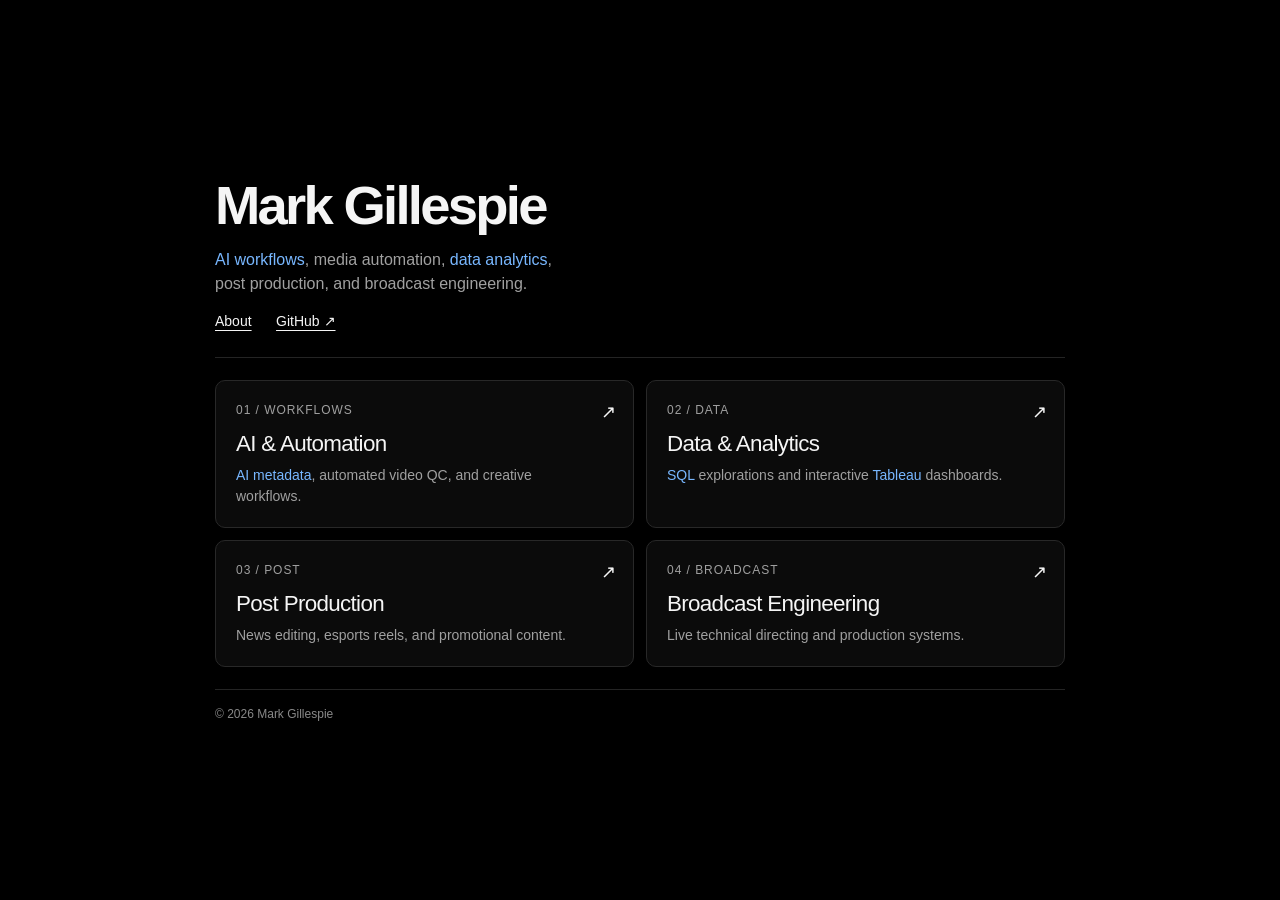
==== commit 75700819: "Add About page and organize portfolio categories Add supplied portrait, biography, experience, educa" ====
--- a/index.html
+++ b/index.html
@@ -8,7 +8,7 @@
 
     <meta
         name="description"
-        content="Mark Gillespie — AI workflows, automation, data analytics, video production, and broadcast engineering."
+        content="Mark Gillespie — AI workflows, automation, data analytics, post production, and broadcast engineering."
     >
     <meta name="theme-color" content="#000000">
 
@@ -25,7 +25,8 @@
         <!-- INTRODUCTION -->
         <header class="home-intro">
             <h1>Mark Gillespie</h1>
-            <p>AI workflows, media automation, data analytics,<br class="desktop-break"> video production, and broadcast engineering.</p>
+            <p><span class="blue">AI workflows</span>, media automation, <span class="blue">data analytics</span>,<br class="desktop-break"> post production, and broadcast engineering.</p>
+            <a class="home-about" href="about.html">About</a>
             <a href="https://github.com/mgtwo3" target="_blank" rel="noopener noreferrer">GitHub ↗</a>
         </header>
 
@@ -34,19 +35,19 @@
             <a class="home-box" href="ai-automation.html">
                 <span class="home-label">01 / Workflows</span>
                 <h2>AI & Automation</h2>
-                <p>AI metadata, automated video QC, and creative workflows.</p>
+                <p><span class="blue">AI metadata</span>, automated video QC, and creative workflows.</p>
                 <span class="home-arrow" aria-hidden="true">↗</span>
             </a>
             <a class="home-box" href="data-analytics.html">
                 <span class="home-label">02 / Data</span>
                 <h2>Data & Analytics</h2>
-                <p>SQL explorations and interactive Tableau dashboards.</p>
+                <p><span class="blue">SQL</span> explorations and interactive <span class="blue">Tableau</span> dashboards.</p>
                 <span class="home-arrow" aria-hidden="true">↗</span>
             </a>
-            <a class="home-box" href="video-production.html">
-                <span class="home-label">03 / Production</span>
-                <h2>Video Production</h2>
-                <p>Studio production, news editing, and esports reels.</p>
+            <a class="home-box" href="post-production.html">
+                <span class="home-label">03 / Post</span>
+                <h2>Post Production</h2>
+                <p>News editing, esports reels, and promotional content.</p>
                 <span class="home-arrow" aria-hidden="true">↗</span>
             </a>
             <a class="home-box" href="broadcast-engineering.html">
--- a/styles.css
+++ b/styles.css
@@ -909,3 +909,70 @@
     .home-grid { margin: 14px 0; }
     .home-grid .home-box { padding-top: 14px; padding-bottom: 14px; }
 }
+
+/* ABOUT PAGE AND HOMEPAGE HIGHLIGHTS */
+.home-simple {
+    --blue: #78b7ff;
+}
+.home-intro .home-about {
+    margin-right: 20px;
+}
+.about-intro {
+    padding-bottom: 36px;
+}
+.about-profile {
+    display: grid;
+    grid-template-columns: 240px minmax(0, 1fr);
+    gap: 48px;
+    align-items: center;
+    padding-bottom: 48px;
+}
+.about-photo {
+    width: 240px;
+    height: auto;
+    border: 1px solid var(--line);
+    border-radius: 7px;
+}
+.about-profile .lede {
+    margin-top: 0;
+}
+.about-email {
+    margin-top: 20px;
+}
+.about-background {
+    display: grid;
+    grid-template-columns: 1.4fr 1fr;
+    gap: 48px;
+    border-top: 1px solid var(--line);
+    padding: 36px 0 48px;
+}
+.about-background h2 {
+    font-size: 28px;
+}
+.experience-list {
+    list-style: none;
+    padding: 0;
+    margin: 22px 0 0;
+}
+.experience-list li {
+    padding: 12px 0;
+    border-bottom: 1px solid var(--line);
+}
+.experience-list strong {
+    display: block;
+    font-weight: 500;
+}
+.experience-list span {
+    display: block;
+    color: var(--muted);
+    font-size: 15px;
+}
+@media (max-width: 700px) {
+    .about-profile, .about-background {
+    grid-template-columns: 1fr;
+    gap: 28px;
+}
+    .about-photo {
+    width: 200px;
+}
+}
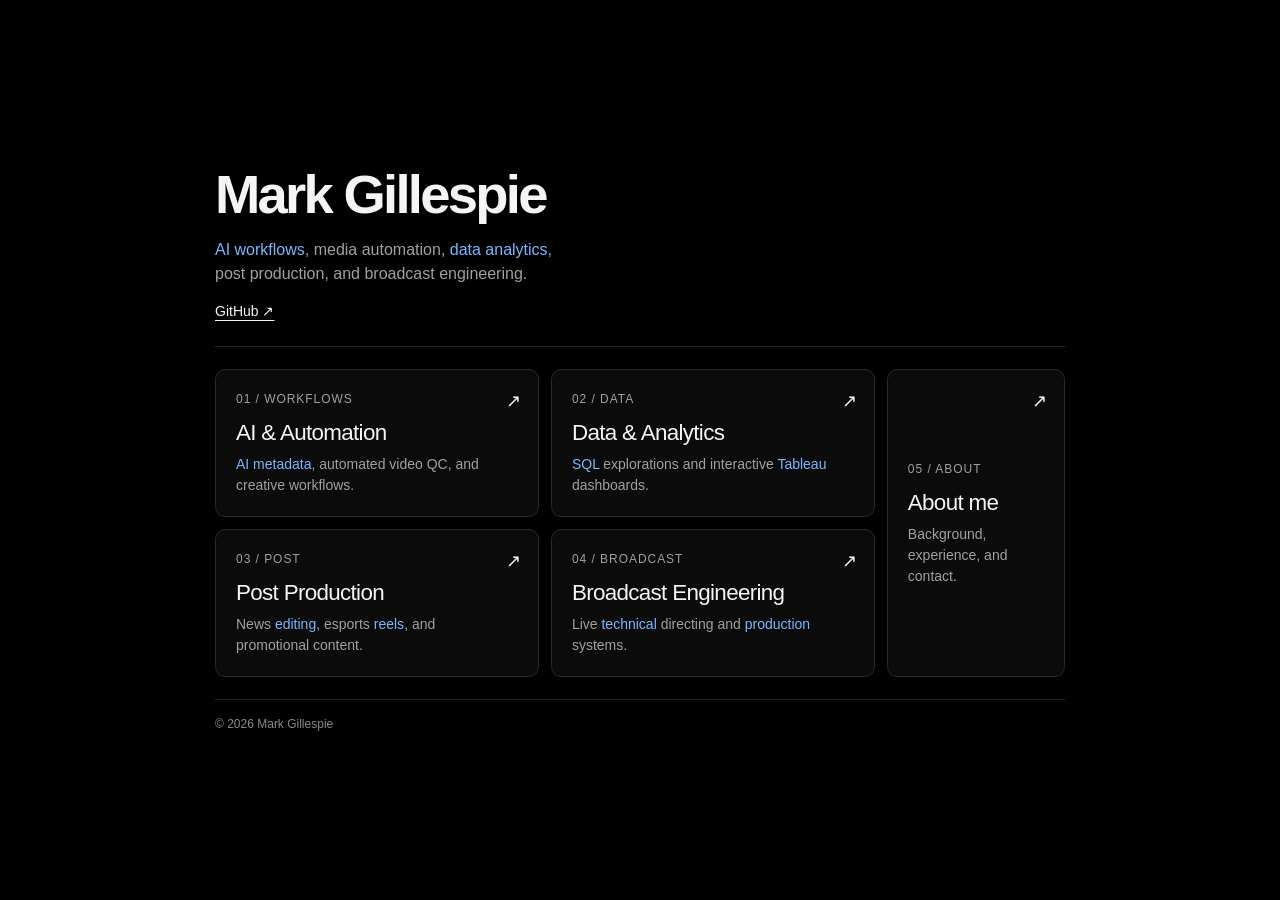
==== commit 7096643d: "Refine About card and post-production tools" ====
--- a/index.html
+++ b/index.html
@@ -26,7 +26,6 @@
         <header class="home-intro">
             <h1>Mark Gillespie</h1>
             <p><span class="blue">AI workflows</span>, media automation, <span class="blue">data analytics</span>,<br class="desktop-break"> post production, and broadcast engineering.</p>
-            <a class="home-about" href="about.html">About</a>
             <a href="https://github.com/mgtwo3" target="_blank" rel="noopener noreferrer">GitHub ↗</a>
         </header>
 
@@ -47,13 +46,19 @@
             <a class="home-box" href="post-production.html">
                 <span class="home-label">03 / Post</span>
                 <h2>Post Production</h2>
-                <p>News editing, esports reels, and promotional content.</p>
+                <p>News <span class="blue">editing</span>, esports <span class="blue">reels</span>, and promotional content.</p>
                 <span class="home-arrow" aria-hidden="true">↗</span>
             </a>
             <a class="home-box" href="broadcast-engineering.html">
                 <span class="home-label">04 / Broadcast</span>
                 <h2>Broadcast Engineering</h2>
-                <p>Live technical directing and production systems.</p>
+                <p>Live <span class="blue">technical</span> directing and <span class="blue">production</span> systems.</p>
+                <span class="home-arrow" aria-hidden="true">↗</span>
+            </a>
+            <a class="home-box home-about-card" href="about.html">
+                <span class="home-label">05 / About</span>
+                <h2>About me</h2>
+                <p>Background, experience, and contact.</p>
                 <span class="home-arrow" aria-hidden="true">↗</span>
             </a>
         </nav>
--- a/styles.css
+++ b/styles.css
@@ -976,3 +976,58 @@
     width: 200px;
 }
 }
+
+/* HOMEPAGE: FOUR PROJECT CARDS AND A VERTICAL ABOUT CARD */
+.home-grid {
+    grid-template-columns: repeat(2, minmax(0, 1fr)) minmax(140px, 0.55fr);
+    grid-template-areas:
+        "ai data about"
+        "post broadcast about";
+}
+
+.home-box[href="ai-automation.html"] {
+    grid-area: ai;
+}
+
+.home-box[href="data-analytics.html"] {
+    grid-area: data;
+}
+
+.home-box[href="post-production.html"] {
+    grid-area: post;
+}
+
+.home-box[href="broadcast-engineering.html"] {
+    grid-area: broadcast;
+}
+
+.home-grid .home-about-card {
+    grid-area: about;
+    display: flex;
+    flex-direction: column;
+    justify-content: center;
+    padding-right: 20px;
+}
+
+/* Retain comfortable text widths on smaller screens. */
+@media (max-width: 640px) {
+    .home-grid {
+        grid-template-columns: repeat(2, minmax(0, 1fr));
+        grid-template-areas:
+            "ai data"
+            "post broadcast"
+            "about about";
+    }
+
+    .home-grid .home-about-card {
+        padding: 14px 36px 14px 16px;
+    }
+
+    .home-about-card .home-label {
+        display: none;
+    }
+
+    .home-about-card p {
+        margin-top: 4px;
+    }
+}
